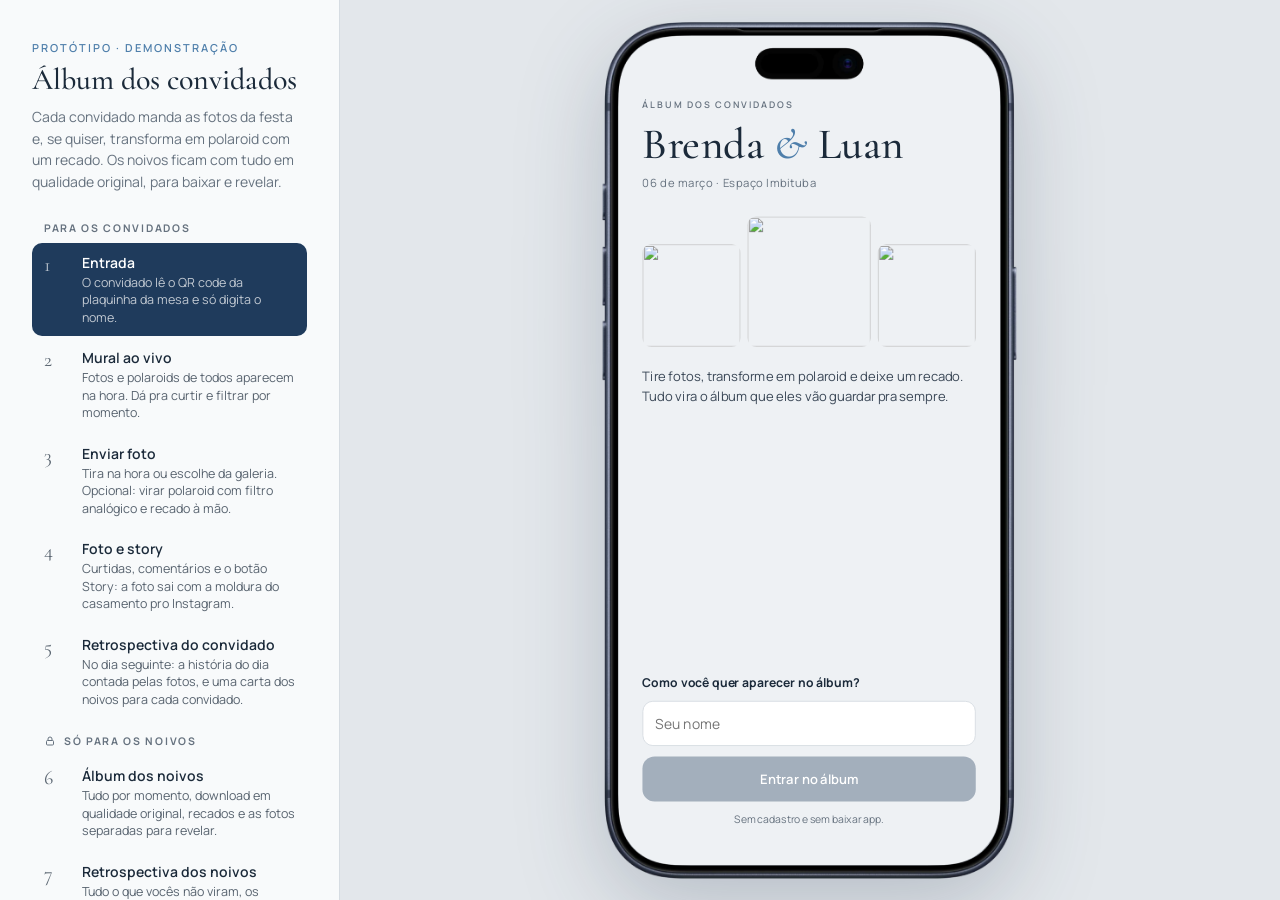
==== index.html @ 5b2e5157 "Corrige texto sob as polaroids de exemplo" ====
<!DOCTYPE html>
<html lang="pt-BR">
<head>
<meta charset="UTF-8">
<meta name="viewport" content="width=device-width, initial-scale=1, viewport-fit=cover">
<meta name="theme-color" content="#EEF1F4">
<meta name="apple-mobile-web-app-capable" content="yes">
<meta name="apple-mobile-web-app-status-bar-style" content="default">
<meta name="apple-mobile-web-app-title" content="Brenda & Luan">
<meta name="mobile-web-app-capable" content="yes">
<meta name="robots" content="noindex, nofollow">
<meta name="description" content="Fotografe, escreva e guarde com a gente. Protótipo do álbum dos convidados.">
<meta property="og:title" content="Brenda & Luan · Álbum dos convidados">
<meta property="og:description" content="06 de março · Espaço Imbituba. Toque para ver como vai funcionar.">
<meta property="og:image" content="https://images.unsplash.com/photo-1591604466107-ec97de577aff?w=1200&h=630&fit=crop&q=80">
<meta property="og:type" content="website">
<link rel="icon" href="data:image/svg+xml,%3Csvg xmlns='http://www.w3.org/2000/svg' viewBox='0 0 64 64'%3E%3Crect width='64' height='64' rx='14' fill='%231F3A5C'/%3E%3Ctext x='32' y='42' font-family='Georgia,serif' font-size='26' fill='%23EEF1F4' text-anchor='middle'%3EB%26amp;L%3C/text%3E%3C/svg%3E">
<link rel="apple-touch-icon" href="apple-touch-icon.png">
<title>Brenda & Luan · Álbum dos convidados</title>
<link rel="preconnect" href="https://fonts.googleapis.com">
<link rel="preconnect" href="https://fonts.gstatic.com" crossorigin>
<link href="https://fonts.googleapis.com/css2?family=Cormorant+Garamond:ital,wght@0,500;0,600;1,500&family=Manrope:wght@300;400;500;600;700&family=Caveat:wght@500;600&display=swap" rel="stylesheet">
<style>
:root{
  --cream:#EEF1F4; --paper:#F8FAFB; --ink:#1B2A3A; --muted:#66727F; --line:#D6DCE2;
  --sage:#B7CFE3; --sand:#CDD4DB; --green:#1F3B5C; --green-2:#162B45; --gold:#7FA8CC;
  --serif:"Cormorant Garamond", Georgia, serif; --sans:"Manrope", system-ui, sans-serif;
  --sat:46px; --sab:24px; /* áreas seguras (moldura do iPhone) */
}
*{box-sizing:border-box;margin:0;padding:0;-webkit-tap-highlight-color:transparent}
html,body{height:100%}
body{font-family:var(--sans);color:var(--ink);background:#E3E7EB;display:flex;min-height:100vh}
button{font:inherit;color:inherit;background:none;border:0;cursor:pointer}
input,textarea{font:inherit;color:inherit}
img{display:block}
[hidden]{display:none!important}

/* ---------- presenter panel (desktop) ---------- */
.panel{width:340px;flex-shrink:0;padding:40px 32px;display:flex;flex-direction:column;gap:28px;border-right:1px solid var(--line);background:var(--paper);overflow:auto}
.panel h1{font-family:var(--serif);font-weight:500;font-size:30px;line-height:1.1}
.panel .kicker{font-size:11px;letter-spacing:.18em;text-transform:uppercase;color:#4F7FAB;font-weight:600;margin-bottom:8px}
.panel p.lede{font-size:14px;color:var(--muted);line-height:1.55;margin-top:10px}
.steps{display:flex;flex-direction:column;gap:2px}
.step{display:grid;grid-template-columns:28px 1fr;gap:10px;text-align:left;padding:10px 12px;border-radius:10px;align-items:start}
.step:hover{background:var(--cream)}
.step-group{font-size:10.5px;letter-spacing:.16em;text-transform:uppercase;color:var(--muted);font-weight:700;padding:14px 12px 6px;display:flex;align-items:center;gap:8px}
.step-group:first-child{padding-top:0}
.step-group svg{width:12px;height:12px;stroke:currentColor;fill:none;stroke-width:2}
.editor-only{display:flex;flex-direction:column;gap:28px}
.editor-only[hidden]{display:none}
.step.on{background:var(--green);color:#fff}
.step .n{font-family:var(--serif);font-size:20px;line-height:1;opacity:.7}
.step b{display:block;font-size:14px;font-weight:600}
.step span{font-size:12.5px;opacity:.72;line-height:1.4;display:block;margin-top:2px}
.fieldset{display:flex;flex-direction:column;gap:10px}
.fieldset label{font-size:11px;letter-spacing:.14em;text-transform:uppercase;color:var(--muted);font-weight:600}
.fieldset input{border:1px solid var(--line);background:#fff;border-radius:8px;padding:9px 11px;font-size:14px}
.seg{display:flex;background:var(--cream);border-radius:999px;padding:3px}
.seg button{flex:1;padding:8px;border-radius:999px;font-size:13px;font-weight:600;color:var(--muted)}
.seg button.on{background:#fff;color:var(--ink);box-shadow:0 1px 3px rgba(0,0,0,.08)}
.panel .foot{font-size:12px;color:var(--muted);line-height:1.5;margin-top:auto}

/* ---------- stage ---------- */
.stage{flex:1;display:flex;align-items:center;justify-content:center;padding:24px;position:relative;overflow:hidden}
.phone{width:487.5px;height:1000px;position:relative;flex-shrink:0;transform-origin:center;filter:drop-shadow(0 30px 50px rgba(22,43,69,.22))}
.frame{position:absolute;inset:0;width:100%;height:100%;pointer-events:none;z-index:70;user-select:none}
.screen-wrap{position:absolute;left:23px;top:23px;width:440px;height:955px;border-radius:64px;overflow:hidden;background:var(--cream);isolation:isolate}

.screen{position:absolute;inset:0;display:none;flex-direction:column;overflow:hidden}
.screen.on{display:flex;animation:fade .28s ease}
@keyframes fade{from{opacity:0;transform:translateY(6px)}to{opacity:1;transform:none}}
.scroll{flex:1;overflow-y:auto;overflow-x:hidden;scrollbar-width:none;-webkit-overflow-scrolling:touch;overscroll-behavior:contain}
.scroll::-webkit-scrollbar{display:none}
.safe-top{padding-top:54px}

/* shared */
.kick{font-size:10.5px;letter-spacing:.2em;text-transform:uppercase;font-weight:600;color:var(--muted)}
.names{font-family:var(--serif);font-weight:500;line-height:1}
.names em{font-style:italic;color:#4F7FAB}
.btn{display:flex;align-items:center;justify-content:center;gap:8px;width:100%;height:52px;border-radius:14px;background:var(--green);color:#fff;font-weight:600;font-size:15px;transition:transform .1s, background .2s}
.btn:active{transform:scale(.98)}
.btn:disabled{background:#A3AFBC;cursor:default}
.btn.ghost{background:transparent;border:1px solid rgba(255,255,255,.3)}
.btn.light{background:var(--paper);color:var(--ink)}
.chip{padding:8px 15px;border-radius:999px;border:1px solid var(--line);background:#fff;font-size:13px;font-weight:600;white-space:nowrap;color:var(--ink)}
.chip.on{background:var(--green);border-color:var(--green);color:#fff}
.input{width:100%;border:1px solid var(--line);background:#fff;border-radius:12px;padding:14px;font-size:16px;outline:none;-webkit-appearance:none}
.input:focus{border-color:var(--green)}
.icon{width:20px;height:20px;stroke:currentColor;fill:none;stroke-width:1.8;stroke-linecap:round;stroke-linejoin:round}

/* 1 entrada */
#s-entrada .scroll{display:flex;flex-direction:column;padding:calc(var(--sat) + 26px) 28px calc(var(--sab) + 20px)}
#s-entrada .names{font-size:50px;margin:14px 0 10px}
#s-entrada .meta{font-size:13px;color:var(--muted);letter-spacing:.04em}
.trio{display:grid;grid-template-columns:1fr 1.25fr 1fr;gap:8px;margin:30px 0 22px;align-items:end}
.trio img{width:100%;height:118px;object-fit:cover;border-radius:10px}
.trio img:nth-child(2){height:150px}
.lead{font-size:15px;line-height:1.55;color:#3A4756}
.ent-form{margin-top:auto;display:flex;flex-direction:column;gap:12px;padding-top:26px}
.ent-form b{font-size:14px}
.tiny{font-size:12px;color:var(--muted);text-align:center}

/* 2 mural */
.top{padding:calc(var(--sat) + 14px) 20px 12px;background:var(--cream);position:relative;z-index:5}
.top-row{display:flex;justify-content:space-between;align-items:flex-end}
.top .names{font-size:30px;margin-top:4px}
.live{display:inline-flex;align-items:center;gap:6px;color:var(--green)}
.live i{width:7px;height:7px;border-radius:50%;background:#C0533B;animation:pulse 1.6s infinite}
@keyframes pulse{50%{opacity:.25}}
.count{font-size:12px;color:var(--muted);font-weight:600}
.filters{display:flex;gap:8px;margin-top:14px;overflow-x:auto;scrollbar-width:none}
.masonry{columns:2;column-gap:10px;padding:4px 14px calc(var(--sab) + 100px)}
.card{break-inside:avoid;margin-bottom:12px;cursor:pointer}
.card .ph{position:relative;border-radius:12px;overflow:hidden;background:var(--sand)}
.card img{width:100%;height:auto;transition:transform .3s}
.card:hover img{transform:scale(1.02)}
.card .by{display:flex;justify-content:space-between;align-items:center;padding:6px 2px 0;font-size:12px}
.card .by span{font-weight:600}
.heart{display:inline-flex;align-items:center;gap:4px;font-size:12px;color:var(--muted);padding:2px}
.heart svg{width:15px;height:15px}
.heart.on{color:#C0533B}
.heart.on svg{fill:#C0533B;stroke:#C0533B}
.badge{position:absolute;left:8px;top:8px;background:rgba(16,28,44,.62);color:#fff;font-size:10.5px;font-weight:600;padding:4px 8px;border-radius:999px;display:flex;gap:5px;align-items:center;backdrop-filter:blur(4px)}
.badge svg{width:11px;height:11px;fill:#fff;stroke:none}
.new-in{animation:pop .5s ease}
@keyframes pop{from{opacity:0;transform:scale(.9)}to{opacity:1;transform:none}}
.fab{position:absolute;left:20px;right:20px;width:auto;bottom:calc(var(--sab) + 14px);z-index:10;box-shadow:0 10px 30px rgba(22,43,69,.35);border-radius:999px}
.toast{position:absolute;left:50%;top:calc(var(--sat) + 6px);transform:translate(-50%,-20px);background:var(--ink);color:#fff;font-size:12.5px;padding:9px 14px;border-radius:999px;opacity:0;transition:.35s;z-index:30;white-space:nowrap;display:flex;gap:8px;align-items:center}
.toast img{width:22px;height:22px;border-radius:50%;object-fit:cover}
.toast.show{opacity:1;transform:translate(-50%,0)}

/* 3 enviar (polaroid) */
.hdr{display:flex;align-items:center;gap:10px;padding:calc(var(--sat) + 10px) 18px 14px}
.hdr h2{font-family:var(--serif);font-weight:500;font-size:28px}
.back{width:36px;height:36px;border-radius:50%;display:flex;align-items:center;justify-content:center;margin-left:-6px}
.back:hover{background:rgba(0,0,0,.05)}
.src-opts{display:grid;grid-template-columns:1fr 1fr;gap:10px;margin:0 18px}
.src-opt{height:clamp(130px,20vh,170px);border-radius:16px;display:flex;flex-direction:column;align-items:center;justify-content:center;gap:8px;font-weight:700;font-size:15px;text-align:center;padding:12px;transition:transform .1s}
.src-opt:active{transform:scale(.97)}
.src-opt svg{width:30px;height:30px}
.src-opt span{font-size:12px;font-weight:500;opacity:.75}
.src-opt.cam{background:var(--green);color:#fff}
.src-opt.gal{background:#fff;border:1px solid var(--line)}
.pol-demo{position:relative;width:min(calc(100% - 36px),330px);aspect-ratio:100/72;margin:26px auto 0}
.pol-demo img{position:absolute;width:50%;box-shadow:0 12px 26px rgba(22,43,69,.2)}
.pol-demo img:first-child{left:6%;top:0;transform:rotate(-6deg)}
.pol-demo img:last-child{right:6%;top:18px;transform:rotate(5deg)}
.src-hint{margin:12px 18px 28px;font-size:12.5px;color:var(--muted);text-align:center;line-height:1.5}
.seg2{display:flex;background:#fff;border:1px solid var(--line);border-radius:999px;padding:3px;margin:0 18px 16px}
.seg2 button{flex:1;padding:9px;border-radius:999px;font-size:13.5px;font-weight:700;color:var(--muted)}
.seg2 button.on{background:var(--green);color:#fff}
.stagebox{margin:0 18px;display:flex;justify-content:center;align-items:center;min-height:180px}
.polcv{width:min(74%,290px);height:auto;transform:rotate(-1.5deg);box-shadow:0 14px 30px rgba(22,43,69,.22),0 2px 6px rgba(22,43,69,.1);background:#FBFAF7}
.origimg{width:100%;max-height:300px;object-fit:cover;border-radius:14px;background:#000}
.thumbs{display:flex;gap:8px;margin:18px 18px 0;overflow-x:auto;scrollbar-width:none;padding:4px}
.thumbs .th{position:relative;width:56px;height:56px;flex-shrink:0;border-radius:10px;overflow:visible}
.thumbs .th img,.thumbs .th video{width:100%;height:100%;object-fit:cover;border-radius:10px;outline:2px solid transparent;outline-offset:2px}
.thumbs .th.on img,.thumbs .th.on video{outline-color:var(--green)}
.thumbs .th .x{position:absolute;right:-6px;top:-6px;width:22px;height:22px;border-radius:50%;background:var(--ink);color:#fff;font-size:11px;line-height:22px;text-align:center}
.thumbs .th.is-pol::after{content:"✦";position:absolute;left:4px;bottom:4px;width:18px;height:18px;border-radius:50%;background:#fff;color:var(--green);font-size:10px;line-height:18px;text-align:center;box-shadow:0 1px 3px rgba(0,0,0,.2)}
.thumbs .add{border:1.5px dashed #AEB8C2;border-radius:10px;display:flex;align-items:center;justify-content:center;color:var(--muted);font-size:24px}
.looks{display:flex;gap:12px}
.look{display:flex;flex-direction:column;align-items:center;gap:6px;font-size:12px;font-weight:600;color:var(--muted)}
.look i{width:58px;height:58px;border-radius:10px;background:var(--sand) center/cover;outline:2px solid transparent;outline-offset:2px}
.look.on{color:var(--ink)}
.look.on i{outline-color:var(--green)}
.form{padding:20px 18px calc(var(--sab) + 24px);display:flex;flex-direction:column;gap:10px}
.form label{font-size:13px;font-weight:700;margin-top:6px}
.input.hand{font-family:"Caveat",cursive;font-size:24px;padding:9px 14px;color:#26364A}
.chips{display:flex;gap:8px;flex-wrap:wrap}
.form .tiny{margin-top:4px;line-height:1.5}

/* 4 foto detalhe */
#s-foto{background:#0E1826;color:#fff}
#s-foto .hdr{position:absolute;top:0;left:0;right:0;z-index:5;background:linear-gradient(rgba(0,0,0,.55),transparent)}
#s-foto .hdr .back{color:#fff}
.fullimg{width:100%;max-height:470px;object-fit:cover;display:block}
.vid-wrap{position:relative}
.vid-wrap .play{position:absolute;inset:0;display:flex;align-items:center;justify-content:center}
.vid-wrap .play span{width:64px;height:64px;border-radius:50%;background:rgba(255,255,255,.88);display:flex;align-items:center;justify-content:center}
.vid-wrap .play svg{width:22px;height:22px;fill:var(--ink);stroke:none;margin-left:4px}
.det{padding:16px 18px calc(var(--sab) + 20px)}
.det-row{display:flex;justify-content:space-between;align-items:center}
.det .who{font-weight:700;font-size:15px}
.det .when{font-size:12px;color:rgba(255,255,255,.55);margin-top:2px}
.det .cap{font-family:var(--serif);font-style:italic;font-size:21px;line-height:1.3;margin:14px 0 4px;color:#E8EEF4}
#s-foto .heart{color:rgba(255,255,255,.75);font-size:14px;gap:6px}
#s-foto .heart svg{width:22px;height:22px}
.comments{border-top:1px solid rgba(255,255,255,.12);margin-top:16px;padding-top:14px;display:flex;flex-direction:column;gap:12px}
.cm{font-size:13.5px;line-height:1.45;color:rgba(255,255,255,.85)}
.cm b{color:#fff;margin-right:6px}
.cm-input{display:flex;gap:8px;margin-top:6px}
.cm-input input{flex:1;background:rgba(255,255,255,.08);border:1px solid rgba(255,255,255,.14);border-radius:999px;padding:11px 15px;color:#fff;outline:none;font-size:16px;-webkit-appearance:none}
.cm-input button{padding:0 14px;font-weight:700;color:var(--sand)}
.mod{margin-top:18px;border:1px solid rgba(255,255,255,.15);border-radius:12px;padding:12px 14px;font-size:12.5px;color:rgba(255,255,255,.7);display:flex;justify-content:space-between;align-items:center;gap:10px}
.mod button{color:#F0A08E;font-weight:700;white-space:nowrap}

/* 5 album */
#s-album{background:var(--green-2);color:#EEF2F6}
#s-album .scroll{padding:calc(var(--sat) + 18px) 20px calc(var(--sab) + 28px)}
.al-kick{font-size:10.5px;letter-spacing:.2em;text-transform:uppercase;color:var(--gold);font-weight:600;line-height:1.6}
#s-album .names{font-size:44px;margin:12px 0 10px;color:#fff}
#s-album .names em{color:var(--gold)}
.stats{font-size:13px;color:rgba(238,242,246,.6)}
.rev-bar{margin:22px 0 6px;background:rgba(255,255,255,.06);border:1px solid rgba(255,255,255,.1);border-radius:14px;padding:12px 14px;display:flex;justify-content:space-between;align-items:center;gap:12px}
.rev-bar p{font-size:12.5px;line-height:1.4;color:rgba(238,242,246,.75)}
.rev-bar p b{color:#fff;display:block;font-size:13.5px}
.toggle{width:46px;height:28px;border-radius:999px;background:rgba(255,255,255,.2);position:relative;flex-shrink:0;transition:.2s}
.toggle::after{content:"";position:absolute;left:3px;top:3px;width:22px;height:22px;border-radius:50%;background:#fff;transition:.2s}
.toggle.on{background:var(--gold)}
.toggle.on::after{left:21px}
.sec{margin-top:26px}
.sec-h{display:flex;justify-content:space-between;align-items:baseline;margin-bottom:10px}
.sec-h h3{font-family:var(--serif);font-weight:500;font-size:24px}
.sec-h span{font-size:12px;color:rgba(238,242,246,.55)}
.strip{display:grid;grid-template-columns:repeat(4,1fr);gap:6px}
.strip .t{position:relative;aspect-ratio:1;border-radius:8px;overflow:hidden;cursor:pointer;background:#2A4466}
.strip .t img{width:100%;height:100%;object-fit:cover;transition:.2s}
.strip .t .mk{position:absolute;right:5px;top:5px;width:20px;height:20px;border-radius:50%;border:1.5px solid #fff;background:rgba(0,0,0,.25);display:none}
.reveal-mode .strip .t .mk{display:block}
.strip .t.sel .mk{background:var(--gold);border-color:var(--gold)}
.strip .t.sel .mk::after{content:"";position:absolute;left:6px;top:2.5px;width:5px;height:9px;border:solid #fff;border-width:0 2px 2px 0;transform:rotate(45deg)}
.reveal-mode .strip .t:not(.sel) img{opacity:.55}
.strip .t .more{position:absolute;inset:0;background:rgba(14,24,38,.6);display:flex;align-items:center;justify-content:center;font-weight:700;font-size:15px}
.al-actions{display:flex;flex-direction:column;gap:10px;margin-top:30px}
.retro-card{display:flex;align-items:center;gap:14px;width:100%;text-align:left;margin-top:20px;padding:10px;border-radius:16px;background:linear-gradient(120deg,rgba(127,168,204,.28),rgba(127,168,204,.08));border:1px solid rgba(156,192,222,.35);color:#fff;transition:transform .15s}
.retro-card:active{transform:scale(.98)}
.rc-img{width:62px;height:78px;border-radius:10px;background:#2A4466 center/cover;flex-shrink:0;box-shadow:0 6px 14px rgba(0,0,0,.3)}
.rc-txt{flex:1;min-width:0}
.rc-txt small{display:block;font-size:10px;letter-spacing:.2em;text-transform:uppercase;color:var(--gold);font-weight:700}
.rc-txt b{display:block;font-family:var(--serif);font-weight:500;font-size:22px;line-height:1.1;margin-top:3px}
.rc-txt i{display:block;font-style:normal;font-size:12px;color:rgba(238,242,246,.65);margin-top:3px;line-height:1.35}
.rc-play{width:40px;height:40px;border-radius:50%;background:#fff;display:flex;align-items:center;justify-content:center;flex-shrink:0;margin-right:4px}
.rc-play svg{width:16px;height:16px;fill:var(--green-2);margin-left:2px}
.drive-note{font-size:11.5px;color:rgba(238,242,246,.5);text-align:center;line-height:1.5;margin-top:4px}

/* sheet / modal */
.sheet-bg{position:absolute;inset:0;background:rgba(10,15,12,.5);z-index:40;opacity:0;pointer-events:none;transition:.25s}
.sheet-bg.on{opacity:1;pointer-events:auto}
.sheet{position:absolute;left:0;right:0;bottom:0;background:var(--paper);color:var(--ink);border-radius:24px 24px 0 0;padding:12px 22px calc(var(--sab) + 22px);z-index:41;transform:translateY(105%);transition:transform .32s cubic-bezier(.2,.8,.2,1);max-height:78%;overflow:auto}
.sheet.on{transform:none}
.sheet .grab{width:40px;height:4px;border-radius:4px;background:var(--line);margin:0 auto 18px}
.sheet h4{font-family:var(--serif);font-weight:500;font-size:26px;margin-bottom:6px}
.sheet p{font-size:14px;color:var(--muted);line-height:1.55}
.dl-list{margin:18px 0;border:1px solid var(--line);border-radius:14px;overflow:hidden}
.dl-list div{display:flex;justify-content:space-between;padding:12px 14px;font-size:14px;border-bottom:1px solid var(--line)}
.dl-list div:last-child{border:0}
.dl-list span{color:var(--muted)}
.bar{height:6px;background:var(--cream);border-radius:6px;overflow:hidden;margin:16px 0 8px}
.bar i{display:block;height:100%;width:0;background:var(--green);transition:width .15s linear}
.recado{padding:14px 0;border-bottom:1px solid var(--line)}
.recado:last-child{border:0}
.recado q{font-family:var(--serif);font-style:italic;font-size:19px;line-height:1.35;display:block;quotes:"“" "”"}
.recado span{font-size:12px;color:var(--muted);font-weight:600;display:block;margin-top:5px}

/* 6 TV */
.tv-stage{position:fixed;inset:0;background:#0A1320;display:none;align-items:center;justify-content:center;z-index:100}
.tv-stage.on{display:flex}
.tv{width:1280px;height:720px;background:var(--green-2);color:#fff;display:grid;grid-template-columns:1fr 380px;gap:36px;padding:36px;border-radius:14px;box-shadow:0 0 0 10px #04080E, 0 30px 90px rgba(0,0,0,.6);transform-origin:center;flex-shrink:0;position:relative}
.tv-photo{position:relative;border-radius:14px;overflow:hidden;background:#000}
.tv-photo img{position:absolute;inset:0;width:100%;height:100%;object-fit:cover;opacity:0;transition:opacity 1.2s ease;transform:scale(1.04)}
.tv-photo img.on{opacity:1;animation:kb 9s ease-out forwards}
@keyframes kb{to{transform:scale(1)}}
.tv-side{display:flex;flex-direction:column;padding:8px 0}
.tv-side .names{font-size:64px;color:#fff;line-height:.95}
.tv-side .names em{color:var(--gold)}
.tv-meta{font-size:15px;color:rgba(255,255,255,.55);margin-top:14px;letter-spacing:.04em}
.tv-now{margin-top:auto;transition:opacity .6s}
.tv-now .lbl{font-size:11px;letter-spacing:.2em;text-transform:uppercase;color:var(--gold);font-weight:600}
.tv-now .who{font-size:22px;font-weight:700;margin-top:10px}
.tv-now q{display:block;font-family:var(--serif);font-style:italic;font-size:26px;line-height:1.3;color:#E6EDF4;margin-top:6px;quotes:"“" "”"}
.tv-qr{margin-top:34px;display:flex;gap:18px;align-items:center}
.tv-qr canvas{width:120px;height:120px;background:#fff;border-radius:12px;padding:10px;flex-shrink:0}
.tv-qr p{font-size:17px;line-height:1.4;color:rgba(255,255,255,.85)}
.tv-qr p b{display:block;color:#fff;font-size:19px;margin-bottom:4px}
.tv-dots{position:absolute;left:52px;bottom:52px;display:flex;gap:6px}
.tv-dots i{width:6px;height:6px;border-radius:50%;background:rgba(255,255,255,.35)}
.tv-dots i.on{background:#fff;width:20px;border-radius:6px}
.tv-close{position:absolute;top:max(16px, env(safe-area-inset-top));right:max(18px, env(safe-area-inset-right));background:rgba(255,255,255,.06);color:rgba(255,255,255,.7);font-size:13px;font-weight:600;padding:8px 14px;border:1px solid rgba(255,255,255,.2);border-radius:999px;z-index:2}
.tv-close:hover{color:#fff;border-color:rgba(255,255,255,.5)}
.tv-hint{position:absolute;bottom:18px;left:50%;transform:translateX(-50%);color:rgba(255,255,255,.45);font-size:12.5px}

/* polaroid no mural / na foto */
.card.pol .ph{border-radius:2px;background:#FBFAF7;box-shadow:0 6px 14px rgba(22,43,69,.16);transform:rotate(var(--rot))}
.card.pol:hover img{transform:none}
.developing img{animation:develop 3.2s ease-out both}
@keyframes develop{0%{filter:brightness(1.5) contrast(.35) saturate(0) sepia(.3)}100%{filter:none}}
.pol-full{padding:calc(var(--sat) + 64px) 0 10px;display:flex;justify-content:center}
.pol-full img{width:min(80%,340px);transform:rotate(-1.5deg);box-shadow:0 20px 40px rgba(0,0,0,.5)}
.det-actions{display:flex;align-items:center;gap:8px}
.share-btn{display:inline-flex;align-items:center;gap:6px;padding:9px 14px;border-radius:999px;background:rgba(255,255,255,.12);color:#fff;font-size:13px;font-weight:700}
.share-btn svg{width:17px;height:17px}
.btn.alt{background:#fff;color:var(--ink);border:1px solid var(--line)}
.story-wrap{display:flex;justify-content:center;margin:16px 0}
.story-prev,.story-load{height:clamp(220px,42vh,400px);aspect-ratio:9/16;border-radius:14px;box-shadow:0 10px 30px rgba(22,43,69,.22);background:var(--cream)}
.story-load{display:flex;align-items:center;justify-content:center;font-size:13px;color:var(--muted)}
.share-actions{display:flex;gap:10px}
.share-actions .btn{flex:1}

/* retrospectiva */
#s-retro{background:#0B141F;color:#fff;font-variant-numeric:lining-nums;font-feature-settings:'lnum' 1}
.r-bars{position:absolute;left:12px;right:12px;top:calc(var(--sat) + 6px);display:flex;gap:4px;z-index:6}
.r-bars i{flex:1;height:3px;border-radius:3px;background:rgba(255,255,255,.25);overflow:hidden}
.r-bars i b{display:block;height:100%;width:0;background:#fff}
.r-bars i.done b{width:100%}
.r-bars i.run b{animation:barfill var(--ms) linear forwards}
@keyframes barfill{from{width:0}to{width:100%}}
.r-close{position:absolute;right:8px;top:calc(var(--sat) + 16px);z-index:7;width:44px;height:44px;color:#fff;font-size:20px;display:flex;align-items:center;justify-content:center}
.r-stage{position:absolute;inset:0;overflow:hidden;touch-action:manipulation;user-select:none;-webkit-user-select:none}
#s-retro.paused *{animation-play-state:paused!important}
.r-slide{position:absolute;inset:0;display:flex;flex-direction:column;padding:calc(var(--sat) + 74px) 28px calc(var(--sab) + 28px);animation:rin 1s ease both;isolation:isolate}
@keyframes rin{from{opacity:0}to{opacity:1}}
.r-bg{position:absolute;inset:-2%;background:center/cover;z-index:-2;animation:kbz 10s ease-out both}
@keyframes kbz{from{transform:scale(1.16)}to{transform:scale(1.02)}}
.r-shade{position:absolute;inset:0;z-index:-1;background:linear-gradient(180deg,rgba(11,20,31,.55) 0%,rgba(11,20,31,.25) 35%,rgba(11,20,31,.92) 78%)}
.r-shade.full{background:rgba(11,20,31,.72)}
.ln{opacity:0;animation:lnin 1.1s cubic-bezier(.2,.7,.2,1) forwards;animation-delay:var(--d,0s)}
@keyframes lnin{from{opacity:0;transform:translateY(12px)}to{opacity:1;transform:none}}
.r-kick{font-size:11px;letter-spacing:.24em;text-transform:uppercase;color:var(--gold);font-weight:700}
.r-h{font-family:var(--serif);font-weight:500;font-size:clamp(40px,11.5vw,52px);line-height:1.04;margin-top:14px}
.r-h em{font-style:italic;color:var(--gold)}
.r-quote{font-family:var(--serif);font-weight:500;font-size:clamp(29px,8.4vw,36px);line-height:1.2;margin-top:14px}
.r-p{font-size:16px;line-height:1.55;color:rgba(255,255,255,.82);margin-top:16px}
.r-p b{color:#fff}
.r-hand{font-family:"Caveat",cursive;font-size:clamp(30px,8.8vw,38px);color:var(--sage);line-height:1.08;margin-top:20px}
.r-bottom{margin-top:auto}
.r-notes{display:flex;flex-direction:column;gap:14px;margin-top:auto;margin-bottom:6px}
.r-note{background:#FBFAF7;color:#26364A;padding:12px 18px 10px;font-family:"Caveat",cursive;font-size:clamp(24px,7vw,29px);line-height:1.05;box-shadow:0 12px 26px rgba(0,0,0,.45);width:fit-content;max-width:92%}
.r-note span{display:block;font-family:var(--sans);font-size:11.5px;color:var(--muted);margin-top:5px;font-weight:600;letter-spacing:.02em}
.r-note:nth-child(1){transform:rotate(-2deg)}
.r-note:nth-child(2){transform:rotate(1.5deg);align-self:flex-end}
.r-note:nth-child(3){transform:rotate(-1deg);margin-left:8%}
.r-mosaic{position:absolute;inset:-4px;display:grid;grid-template-columns:repeat(5,1fr);grid-auto-rows:calc((100vw)/5);gap:3px;z-index:-2;align-content:start}
#app .r-mosaic{grid-auto-rows:88px}
.r-mosaic img{width:100%;height:100%;object-fit:cover;opacity:0;animation:mos .7s ease forwards}
@keyframes mos{to{opacity:.6}}
.r-letter-wrap{margin:auto 0;padding-top:16px}
.r-letter{background:#FBFAF7;color:#26364A;border-radius:3px;padding:20px 20px 16px;box-shadow:0 22px 44px rgba(0,0,0,.5);transform:rotate(-1.2deg)}
.r-letter .to{font-family:"Caveat",cursive;font-size:32px;line-height:1}
.r-letter p{font-family:"Caveat",cursive;font-size:clamp(22px,6.3vw,26px);line-height:1.12;margin-top:8px}
.r-letter .pics{display:flex;gap:6px;margin-top:12px}
.r-letter .pics img{width:50px;height:50px;object-fit:cover;border-radius:2px;box-shadow:0 2px 6px rgba(0,0,0,.18)}
.r-letter .sig{font-family:"Caveat",cursive;font-size:28px;text-align:right;margin-top:6px;color:#4F7FAB;line-height:1}
.r-end{display:flex;flex-direction:column;gap:10px;position:relative;z-index:4;padding-top:18px}
.r-hint{position:absolute;left:0;right:0;bottom:calc(var(--sab) + 8px);text-align:center;font-size:11.5px;color:rgba(255,255,255,.4);z-index:2;pointer-events:none}
.r-credits{flex:1;position:relative;overflow:hidden;margin-top:18px;-webkit-mask-image:linear-gradient(transparent,#000 14%,#000 86%,transparent);mask-image:linear-gradient(transparent,#000 14%,#000 86%,transparent)}
.r-credits ul{list-style:none;text-align:center;animation:roll var(--ms,12s) linear forwards;padding-top:100%}
.r-credits li{font-family:var(--serif);font-size:25px;line-height:1.55;color:rgba(255,255,255,.9)}
.r-credits li.more{font-family:"Caveat",cursive;color:var(--sage);font-size:30px;margin-top:14px}
@keyframes roll{from{transform:translateY(0)}to{transform:translateY(-100%)}}
.r-photo{width:min(76%,300px);margin:22px auto 0;transform:rotate(-2deg);box-shadow:0 22px 44px rgba(0,0,0,.5);border:9px solid #FBFAF7;border-bottom-width:38px;aspect-ratio:1;object-fit:cover}
.r-photo.pol{border:0;aspect-ratio:auto;object-fit:initial}
.r-scatter{position:relative;flex:1;min-height:150px;margin:14px 0 6px}
.r-scatter img{position:absolute;max-height:56%;object-fit:contain;box-shadow:0 14px 30px rgba(0,0,0,.5)}
.r-scatter img.fr{border:7px solid #FBFAF7;border-bottom-width:24px;aspect-ratio:1;object-fit:cover;height:auto}
.r-cmts{display:flex;flex-direction:column;gap:10px;margin-top:26px}
.r-cmt{font-size:14.5px;line-height:1.4;color:rgba(255,255,255,.85);background:rgba(255,255,255,.07);border-radius:14px;padding:9px 13px;width:fit-content;max-width:90%}
.r-cmt b{color:#fff;margin-right:6px}
.r-tap{position:absolute;top:0;bottom:0;z-index:3}
.r-tap.l{left:0;width:30%}
.r-tap.r{right:0;width:70%}

/* plaquinha de mesa */
.mesa-stage{position:fixed;inset:0;background:#DCE1E6;display:none;align-items:center;justify-content:center;z-index:100;flex-direction:column;gap:18px}
.mesa-stage.on{display:flex}
.mesa-card{width:420px;height:594px;background:#FBFAF7;color:var(--ink);padding:46px 38px 30px;display:flex;flex-direction:column;align-items:center;text-align:center;box-shadow:0 30px 60px rgba(22,43,69,.25);flex-shrink:0;transform-origin:center}
.mesa-card .names{font-size:54px;margin:12px 0 8px}
.mesa-card .meta{font-size:12px;letter-spacing:.06em;color:var(--muted)}
.mesa-card .rule{width:40px;height:1px;background:var(--gold);margin:20px 0}
.mesa-card .q{font-family:var(--serif);font-style:italic;font-size:23px;line-height:1.22}
.mesa-card canvas{width:140px;height:140px;margin:20px 0 18px;image-rendering:pixelated}
.mesa-steps{display:grid;grid-template-columns:repeat(3,1fr);gap:12px;font-size:11.5px;line-height:1.35;color:#3A4756}
.mesa-steps b{display:block;font-family:var(--serif);font-size:24px;color:#4F7FAB;font-weight:500}
.mesa-card .foot{margin-top:auto;font-size:10.5px;color:var(--muted);letter-spacing:.05em}
.mesa-actions{display:flex;gap:10px}
.mesa-actions .btn{width:auto;padding:0 22px;height:46px}
@media print{
  @page{size:105mm 148mm;margin:0}
  body *{visibility:hidden!important}
  .mesa-card,.mesa-card *{visibility:visible!important}
  .mesa-card{position:fixed;left:0;top:0;width:105mm;height:148mm;padding:11mm 9mm 7mm;transform:none!important;box-shadow:none}
}

/* computador: barra de rolagem fina e arrastar com o mouse */
@media (hover: hover) and (pointer: fine) and (min-width: 861px){
  #app .scroll{scrollbar-width:thin;scrollbar-color:rgba(120,130,140,.45) transparent}
  #app .scroll::-webkit-scrollbar{display:block;width:5px}
  #app .scroll::-webkit-scrollbar-thumb{background:rgba(120,130,140,.45);border-radius:5px}
  #app .scroll.grab{cursor:grabbing;user-select:none}
}

/* mobile nav */
.mnav,.mmenu{display:none}

@media (max-width: 860px), (hover: none) and (pointer: coarse){
  html,body{height:100%;overflow:hidden;background:var(--cream)}
  body{position:fixed;inset:0}
  .panel{display:none}
  .stage{position:fixed;inset:0;padding:0}
  .phone{position:absolute;inset:0;width:auto;height:auto;transform:none!important;filter:none}
  .frame{display:none}
  .screen-wrap{position:absolute;inset:0;width:auto;height:auto;border-radius:0}
  :root{--sat:max(env(safe-area-inset-top), 8px);--sab:max(env(safe-area-inset-bottom), 10px)}
  .mnav{display:flex;position:fixed;right:max(12px, env(safe-area-inset-right));top:calc(var(--sat) + 6px);z-index:60}
  .mnav button{width:40px;height:40px;border-radius:50%;background:rgba(255,255,255,.9);box-shadow:0 2px 10px rgba(0,0,0,.15);display:flex;align-items:center;justify-content:center;color:var(--ink)}
  .mmenu{position:fixed;right:max(12px, env(safe-area-inset-right));top:calc(var(--sat) + 54px);background:var(--paper);border-radius:14px;box-shadow:0 10px 40px rgba(0,0,0,.2);z-index:61;padding:6px;min-width:220px}
  .mmenu.on{display:block}
  .mmenu button{display:block;width:100%;text-align:left;padding:12px 14px;border-radius:9px;font-size:15px;font-weight:600}
  .mmenu button:hover{background:var(--cream)}
  .mmenu hr{border:0;border-top:1px solid var(--line);margin:6px 4px}
  .mmenu .grp{font-size:10.5px;letter-spacing:.14em;text-transform:uppercase;color:var(--muted);font-weight:700;padding:10px 14px 4px}
  #s-entrada .names{font-size:clamp(40px, 12.5vw, 54px)}
  .top .names{font-size:clamp(26px, 8vw, 32px)}
  #s-album .names{font-size:clamp(36px, 11vw, 46px)}
  .tv-hint{display:none}
  body.ov-on .mnav, body.ov-on .mmenu{display:none!important}
  .hdr, .top{padding-right:64px}
  .al-kick{padding-right:52px}
}
/* tablets e celulares deitados: mais colunas e conteúdo centralizado */
@media (min-width: 600px) and ((max-width: 860px) or ((hover: none) and (pointer: coarse))){
  .masonry{columns:3}
  #s-enviar .scroll > *, #s-foto .scroll > *, #s-album .scroll > *, #s-entrada .scroll > *{max-width:560px;margin-left:auto;margin-right:auto}
  .fab{left:50%;right:auto;width:min(420px, calc(100% - 40px));transform:translateX(-50%)}
  .r-slide{padding-left:max(28px, calc(50% - 260px));padding-right:max(28px, calc(50% - 260px))}
}
@media (min-width: 1000px) and (hover: none) and (pointer: coarse){ .masonry{columns:4} }
.rotate{display:none}
@media (orientation: portrait) and (max-width: 860px){ .tv-stage.on .rotate{display:flex} }
@media (orientation: portrait) and (hover: none) and (pointer: coarse){ .tv-stage.on .rotate{display:flex} }
.rotate{position:absolute;left:0;right:0;bottom:calc(var(--sab) + 40px);justify-content:center;color:rgba(255,255,255,.75);font-size:15px;font-weight:600;gap:8px;align-items:center}
@media (prefers-reduced-motion: reduce){*{animation:none!important;transition:none!important}}
</style>
</head>
<body>

<!-- ============ PAINEL DO APRESENTADOR ============ -->
<aside class="panel">
  <div>
    <div class="kicker">Protótipo · demonstração</div>
    <h1>Álbum dos convidados</h1>
    <p class="lede">Cada convidado manda as fotos da festa e, se quiser, transforma em polaroid com um recado. Os noivos ficam com tudo em qualidade original, para baixar e revelar.</p>
  </div>

  <nav class="steps" id="steps"></nav>

  <div class="editor-only" hidden>
  <div class="fieldset">
    <label>Personalizar</label>
    <input id="in-n1" placeholder="Noiva/Noivo 1">
    <input id="in-n2" placeholder="Noiva/Noivo 2">
    <input id="in-meta" placeholder="Data · Local">
  </div>

  <div class="fieldset">
    <label>Polaroid</label>
    <div class="seg" id="pol-mode">
      <button data-p="on" class="on">Opcional</button>
      <button data-p="off">Desligada</button>
    </div>
  </div>

  <div class="fieldset">
    <label>Cor do iPhone</label>
    <div class="seg" id="frame-color">
      <button data-c="azul" class="on">Azul</button>
      <button data-c="prata">Prata</button>
      <button data-c="laranja">Laranja</button>
    </div>
  </div>

  <div class="fieldset">
    <label>Ver como</label>
    <div class="seg" id="role">
      <button data-r="guest" class="on">Convidado</button>
      <button data-r="couple">Noivos</button>
    </div>
  </div>
  </div>

  <p class="foot">Fotos de exemplo (Unsplash). Neste protótipo nada sai do seu aparelho: as fotos que você “enviar” aparecem só aqui.</p>
</aside>

<!-- ============ APARELHO ============ -->
<main class="stage" id="stage">
  <div class="phone" id="phone">
    <img class="frame" id="frame" alt="">
    <div class="screen-wrap" id="app">

      <!-- 1. ENTRADA -->
      <section class="screen on" id="s-entrada">
        <div class="scroll">
          <div class="kick">Álbum dos convidados</div>
          <h1 class="names" data-names></h1>
          <div class="meta" data-meta></div>
          <div class="trio" id="trio"></div>
          <p class="lead">Tire fotos, transforme em polaroid e deixe um recado. Tudo vira o álbum que eles vão guardar pra sempre.</p>
          <div class="ent-form">
            <b>Como você quer aparecer no álbum?</b>
            <input class="input" id="guest-name" placeholder="Seu nome" autocomplete="off">
            <button class="btn" id="btn-enter" disabled>Entrar no álbum</button>
            <p class="tiny">Sem cadastro e sem baixar app.</p>
          </div>
        </div>
      </section>

      <!-- 2. MURAL -->
      <section class="screen" id="s-mural">
        <div class="top">
          <div class="kick live"><i></i>Ao vivo</div>
          <div class="top-row">
            <h2 class="names" data-names></h2>
            <span class="count" id="count"></span>
          </div>
          <div class="filters" id="filters"></div>
        </div>
        <div class="scroll"><div class="masonry" id="masonry"></div></div>
        <button class="btn fab" data-go="enviar">
          <svg class="icon" viewBox="0 0 24 24"><path d="M3 8.5A2.5 2.5 0 0 1 5.5 6h1.6l1.4-2h7l1.4 2h1.6A2.5 2.5 0 0 1 21 8.5v9a2.5 2.5 0 0 1-2.5 2.5h-13A2.5 2.5 0 0 1 3 17.5z"/><circle cx="12" cy="13" r="3.6"/></svg>
          Tirar foto ou polaroid
        </button>
      </section>

      <!-- 3. ENVIAR / POLAROID -->
      <section class="screen" id="s-enviar">
        <div class="hdr">
          <button class="back" data-go="mural"><svg class="icon" viewBox="0 0 24 24"><path d="M15 5l-7 7 7 7"/></svg></button>
          <h2 id="env-title">Nova foto</h2>
        </div>
        <div class="scroll" id="env-scroll">
          <input type="file" id="file-cam" accept="image/*" capture="environment" hidden>
          <input type="file" id="file" accept="image/*,video/*" multiple hidden>
          <div id="env-empty">
            <div class="src-opts">
              <button class="src-opt cam" id="btn-cam">
                <svg class="icon" viewBox="0 0 24 24"><path d="M3 8.5A2.5 2.5 0 0 1 5.5 6h1.6l1.4-2h7l1.4 2h1.6A2.5 2.5 0 0 1 21 8.5v9a2.5 2.5 0 0 1-2.5 2.5h-13A2.5 2.5 0 0 1 3 17.5z"/><circle cx="12" cy="13" r="3.6"/></svg>
                Tirar agora<span>abre a câmera</span>
              </button>
              <button class="src-opt gal" id="btn-gal">
                <svg class="icon" viewBox="0 0 24 24"><rect x="3" y="4" width="18" height="16" rx="3"/><circle cx="9" cy="10" r="2"/><path d="M21 16l-5-5-9 9"/></svg>
                Da galeria<span>fotos e vídeos</span>
              </button>
            </div>
            <div class="pol-demo" id="pol-demo" data-pol-only></div>
            <p class="src-hint" id="pol-hint"><b style="color:var(--ink)">Opcional:</b> transforme qualquer foto em polaroid,<br>com filtro analógico e recado escrito à mão.</p>
          </div>
          <div id="env-edit" hidden>
            <div class="seg2" id="style-seg"><button data-s="original" class="on">Foto</button><button data-s="polaroid">Polaroid ✦</button></div>
            <div class="stagebox" id="stagebox"></div>
            <div class="thumbs" id="thumbs"></div>
            <div class="form">
              <div id="looks-wrap"><label>Filtro</label><div class="looks" id="looks" style="margin-top:10px"></div></div>
              <label id="cap-label">Escreva na polaroid</label>
              <input class="input hand" id="caption" placeholder="Um recado pros noivos…" maxlength="48" autocomplete="off">
              <label>Qual momento?</label>
              <div class="chips" id="moment-chips"></div>
              <button class="btn" id="btn-publish" style="margin-top:14px">Publicar no mural</button>
              <p class="tiny" id="env-note">O original também vai pro álbum dos noivos, sem filtro e em qualidade máxima.</p>
            </div>
          </div>
        </div>
      </section>

      <!-- 4. FOTO -->
      <section class="screen" id="s-foto">
        <div class="hdr"><button class="back" data-go="back"><svg class="icon" viewBox="0 0 24 24"><path d="M15 5l-7 7 7 7"/></svg></button></div>
        <div class="scroll" id="foto-body"></div>
      </section>

      <!-- 5. ÁLBUM FINAL -->
      <section class="screen" id="s-album">
        <div class="scroll" id="album-scroll">
          <div class="al-kick">O nosso dia, pelos olhos<br>de quem estava lá</div>
          <h1 class="names" data-names></h1>
          <div class="stats" id="al-stats"></div>

          <button class="retro-card" data-go="retroNoivos">
            <span class="rc-img" id="rc-img"></span>
            <span class="rc-txt"><small>Feita pra vocês</small><b>A retrospectiva de vocês</b><i>O dia que vocês viveram, pelos olhos de quem estava lá</i></span>
            <span class="rc-play"><svg viewBox="0 0 24 24"><path d="M8 5l11 7-11 7z"/></svg></span>
          </button>

          <div class="rev-bar">
            <p><b>Separar para revelar</b><span id="rev-count">Toque nas fotos que vocês querem imprimir</span></p>
            <button class="toggle" id="rev-toggle" aria-label="Modo revelar"></button>
          </div>

          <div id="al-sections"></div>

          <div class="al-actions">
            <button class="btn light" id="btn-dl-all">
              <svg class="icon" viewBox="0 0 24 24"><path d="M12 4v11M7 10l5 5 5-5M5 20h14"/></svg>
              Baixar todas as fotos
            </button>
            <button class="btn ghost" id="btn-dl-rev" hidden>Baixar só as separadas para revelar</button>
            <button class="btn ghost" id="btn-recados">Ver recados dos convidados</button>
            <p class="drive-note">Originais guardados no Google Drive, organizados por momento.</p>
          </div>
        </div>
      </section>

      <!-- 6. RETROSPECTIVA -->
      <section class="screen" id="s-retro">
        <div class="r-bars" id="r-bars"></div>
        <button class="r-close" id="r-close" aria-label="Fechar">✕</button>
        <div class="r-stage" id="r-stage"></div>
      </section>

      <div class="toast" id="toast"></div>
      <div class="sheet-bg" id="sheet-bg"></div>
      <div class="sheet" id="sheet"><div class="grab"></div><div id="sheet-body"></div></div>
    </div>
  </div>

  <!-- PLAQUINHA DE MESA -->
  <div class="mesa-stage" id="mesa-stage">
    <div class="mesa-card" id="mesa-card">
      <div class="kick">Álbum dos convidados</div>
      <div class="names" data-names></div>
      <div class="meta" data-meta></div>
      <div class="rule"></div>
      <p class="q">Este álbum é feito por vocês.<br>Fotografe, escreva, guarde com a gente.</p>
      <canvas id="qr-mesa" width="29" height="29"></canvas>
      <div class="mesa-steps">
        <div><b>1</b>Aponte a câmera do celular</div>
        <div><b>2</b>Digite seu nome</div>
        <div><b>3</b>Mande suas fotos e recados</div>
      </div>
      <div class="foot">Sem cadastro e sem baixar app</div>
    </div>
    <div class="mesa-actions">
      <button class="btn" id="mesa-print">Imprimir</button>
      <button class="btn alt" id="mesa-close">Fechar</button>
    </div>
  </div>

  <!-- TELÃO (OPCIONAL) -->
  <div class="tv-stage" id="tv-stage">
    <button class="tv-close" id="tv-close">Sair do modo TV ✕</button>
    <div class="tv" id="tv">
      <div class="tv-photo" id="tv-photo"></div>
      <div class="tv-side">
        <div class="names" data-names-br></div>
        <div class="tv-meta" data-meta></div>
        <div class="tv-now" id="tv-now"></div>
        <div class="tv-qr">
          <canvas id="qr" width="29" height="29"></canvas>
          <p><b>Mande a sua foto pro telão</b>Aponte a câmera do celular para o código</p>
        </div>
      </div>
      <div class="tv-dots" id="tv-dots"></div>
    </div>
    <div class="tv-hint">Tela da TV ou projetor do salão · troca de foto a cada 6 segundos</div>
    <div class="rotate">⟲ Gire o celular para ver em tela cheia</div>
  </div>
</main>

<div class="mnav"><button id="mnav-btn" aria-label="Telas"><svg class="icon" viewBox="0 0 24 24"><path d="M4 7h16M4 12h16M4 17h16"/></svg></button></div>
<div class="mmenu" id="mmenu"></div>

<script>
/* ================= MOLDURAS (embutidas p/ o arquivo funcionar sozinho) ================= */
const FRAMES = {
  azul: '[data-uri]',
  prata: '[data-uri]',
  laranja: '[data-uri]'
};
document.getElementById('frame').src = FRAMES.azul;

/* ================= DADOS DE EXEMPLO ================= */
const U = (id, w, h) => `https://images.unsplash.com/photo-${id}?w=${w}${h ? `&h=${h}&fit=crop` : ''}&q=72&auto=format`;
const MOMENTS = ['Cerimônia', 'Festa', 'Pista'];

// [unsplash id, momento, quem, recado, altura no mural, tipo: 'pol' | 'video' | undefined]
const SEED = [
  ['1511285560929-80b456fea0bc','Cerimônia','Juliana','O altar ficou perfeito',520,'pol'],
  ['1465495976277-4387d4b0b4c6','Cerimônia','Tio Marcos','Agora é pra sempre!',400],
  ['1519741497674-611481863552','Festa','Carol','',600],
  ['1583939003579-730e3918a45a','Festa','Rafael','Chuva de pétalas!!!',560,'pol'],
  ['1527529482837-4698179dc6ce','Pista','Bia','Brindando a vocês',420,'pol'],
  ['1515934751635-c81c6bc9a2d8','Cerimônia','Vó Lurdes','As alianças mais lindas',460],
  ['1591604466107-ec97de577aff','Festa','Fernanda','Que casal, gente',600],
  ['1516997121675-4c2d1684aa3e','Pista','Gustavo','A pista não parou!',400,'video'],
  ['1519225421980-715cb0215aed','Festa','Patrícia','Cada detalhe pensado com carinho',480],
  ['1520854221256-17451cc331bf','Cerimônia','Lucas','',540],
  ['1529636798458-92182e662485','Cerimônia','Camila','Chorei do começo ao fim',600,'pol'],
  ['1501901609772-df0848060b33','Festa','Amanda','Felicidades eternas!',460],
  ['1537633552985-df8429e8048b','Festa','Diego','',580],
  ['1519671482749-fd09be7ccebf','Pista','Thiago','Saúde aos noivos!',440,'pol'],
  ['1530023367847-a683933f4172','Festa','Mariana','',420],
  ['1546032996-6dfacbacbf3f','Festa','Paulo e Rita','Que Deus abençoe essa união',560],
];
const INCOMING = [
  ['1606216794074-735e91aa2c92','Festa','Letícia','Vocês são inspiração',580,'pol'],
  ['1532635241-17e820acc59f','Pista','Renata','As amigas da noiva chegaram!',460],
  ['1469371670807-013ccf25f16a','Cerimônia','Eduardo','A entrada mais linda',540,'pol'],
  ['1460978812857-470ed1c77af0','Festa','Sofia','Amo vocês dois',600],
  ['1494955870715-979ca4f13bf0','Festa','Henrique','',480],
  ['1511795409834-ef04bbd61622','Festa','Isabela','Mesa posta, coração cheio',440,'pol'],
  ['1482482097755-0b595893ba63','Festa','Pedro H.','Os pombinhos',560],
  ['1550005809-91ad75fb315f','Festa','Aline','',600],
];
const COMMENT_POOL = [['Carol','Que foto linda!'],['Rafael','Melhor casamento do ano'],['Vó Lurdes','Meus netos queridos ❤️'],['Bia','Quero essa no porta-retrato'],['Lucas','Que momento!']];

let uid = 0;
const mk = ([id, moment, by, caption, h, kind], i = 0) => ({
  id: ++uid, src: id, moment, by, caption, h, video: kind === 'video', pol: kind === 'pol', pending: kind === 'pol',
  look: ['analog', 'analog', 'azul', 'pb'][i % 4],
  likes: kind === 'video' ? 31 : (7 + (id.charCodeAt(9) % 23)), liked: false,
  comments: COMMENT_POOL.slice(i % 3, i % 3 + (i % 2) + 1).map(c => ({ by: c[0], text: c[1] })),
  rev: false, hidden: false, mins: 3 + i * 4, mine: false,
});
let photos = SEED.map((s, i) => mk(s, i));
let incomingIdx = 0;

/* ================= ESTADO ================= */
const st = JSON.parse(localStorage.getItem('alb-cfg-bl2') || 'null') || { n1: 'Brenda', n2: 'Luan', meta: '06 de março · Espaço Imbituba' };
let guest = '', filter = 'Tudo', role = 'guest', current = 'entrada', prev = 'mural', openId = null;
let revealMode = false;

const $ = s => document.querySelector(s);
const $$ = s => [...document.querySelectorAll(s)];
const esc = s => String(s).replace(/[&<>"]/g, c => ({ '&': '&amp;', '<': '&lt;', '>': '&gt;', '"': '&quot;' }[c]));
const imgOf = (p, w, h) => p.local || U(p.src, w, h);
const sleep = ms => new Promise(r => setTimeout(r, ms));

/* ================= NAVEGAÇÃO ================= */
const SCREENS = [
  ['entrada', 'Entrada', 'O convidado lê o QR code da plaquinha da mesa e só digita o nome.', 'guest'],
  ['mural', 'Mural ao vivo', 'Fotos e polaroids de todos aparecem na hora. Dá pra curtir e filtrar por momento.', 'guest'],
  ['enviar', 'Enviar foto', 'Tira na hora ou escolhe da galeria. Opcional: virar polaroid com filtro analógico e recado à mão.', 'guest'],
  ['foto', 'Foto e story', 'Curtidas, comentários e o botão Story: a foto sai com a moldura do casamento pro Instagram.', 'guest'],
  ['retro', 'Retrospectiva do convidado', 'No dia seguinte: a história do dia contada pelas fotos, e uma carta dos noivos para cada convidado.', 'guest'],
  ['album', 'Álbum dos noivos', 'Tudo por momento, download em qualidade original, recados e as fotos separadas para revelar.', 'couple'],
  ['retroNoivos', 'Retrospectiva dos noivos', 'Tudo o que vocês não viram, os recados e os créditos de quem fez o álbum.', 'couple'],
  ['mesa', 'Plaquinha da mesa', 'No lugar do telão: um QR code impresso em cada mesa.', 'room'],
  ['tv', 'Telão (opcional)', 'Se tiver TV ou projetor no salão, as fotos passam sozinhas.', 'room'],
];
const GROUPS = { guest: 'Para os convidados', couple: 'Só para os noivos', room: 'No salão' };
const LOCK = '<svg viewBox="0 0 24 24"><rect x="5" y="11" width="14" height="9" rx="2"/><path d="M8 11V8a4 4 0 0 1 8 0v3"/></svg>';
const EDITOR = new URLSearchParams(location.search).has('editar');

let rMode = 'guest';
function go(name) {
  if (name === 'back') name = prev;
  if (name === 'retroNoivos') { rMode = 'couple'; name = 'retro'; }
  else if (name === 'retro') rMode = 'guest';
  // quem está vendo depende da tela: álbum e retrospectiva dos noivos = noivos; o resto = convidado
  if (!EDITOR) {
    if (name === 'album' || (name === 'retro' && rMode === 'couple')) role = 'couple';
    else if (name !== 'foto' && name !== 'back') role = 'guest';
  }
  if (name === 'tv') { openTV(); return; }
  if (name === 'mesa') { openMesa(); return; }
  if (name === 'foto' && !openId) openId = photos.find(p => !p.hidden && !p.pending).id;
  if (current === 'retro' && name !== 'retro') clearTimeout(rTimer);
  if (name !== 'foto' && name !== 'retro') prev = name === 'enviar' ? 'mural' : name;
  if (['mural', 'enviar', 'foto', 'retro'].includes(name) && !guest) guest = 'Convidado';
  current = name;
  $$('.screen').forEach(s => s.classList.toggle('on', s.id === 's-' + name));
  document.body.classList.toggle('ov-on', name === 'retro');
  if (name === 'mural') renderMural();
  if (name === 'foto') renderFoto();
  if (name === 'album') renderAlbum();
  if (name === 'enviar') renderEditor();
  if (name === 'retro') startRetro();
  closeSheet();
  renderSteps();
  $('#mmenu').classList.remove('on');
}

function renderSteps(active = current === 'retro' && rMode === 'couple' ? 'retroNoivos' : current) {
  let g = '', side = '', menu = '';
  SCREENS.forEach(([k, t, d, grp], i) => {
    if (grp !== g) {
      g = grp;
      side += `<div class="step-group">${grp === 'couple' ? LOCK : ''}${GROUPS[grp]}</div>`;
      menu += `${i ? '<hr>' : ''}<div class="grp">${GROUPS[grp]}</div>`;
    }
    side += `<button class="step ${active === k ? 'on' : ''}" data-go="${k}"><span class="n">${i + 1}</span><div><b>${t}</b><span>${d}</span></div></button>`;
    menu += `<button data-go="${k}">${i + 1}. ${t}</button>`;
  });
  $('#steps').innerHTML = side;
  $('#mmenu').innerHTML = menu
    + (EDITOR ? `<hr><button data-role="${role === 'guest' ? 'couple' : 'guest'}" class="role-on">Ver como ${role === 'guest' ? 'noivos' : 'convidado'}</button>` : '');
}
if (EDITOR) $('.editor-only').hidden = false;

document.addEventListener('click', e => {
  const g = e.target.closest('[data-go]');
  if (g) go(g.dataset.go);
});

/* ================= PERSONALIZAÇÃO ================= */
function applyNames() {
  $$('[data-names]').forEach(el => el.innerHTML = `${esc(st.n1)} <em>&amp;</em> ${esc(st.n2)}`);
  $$('[data-names-br]').forEach(el => el.innerHTML = `${esc(st.n1)}<br><em>&amp;</em> ${esc(st.n2)}`);
  $$('[data-meta]').forEach(el => el.textContent = st.meta);
  localStorage.setItem('alb-cfg-bl2', JSON.stringify(st));
}
['n1', 'n2', 'meta'].forEach(k => {
  const el = $('#in-' + k); el.value = st[k];
  el.addEventListener('input', () => { st[k] = el.value || ' '; applyNames(); });
});

function setRole(r) {
  role = r;
  $$('#role button').forEach(x => x.classList.toggle('on', x.dataset.r === r));
  if (current === 'foto') renderFoto();
  renderSteps();
}
$$('#role button').forEach(b => b.addEventListener('click', () => setRole(b.dataset.r)));
$('#mmenu').addEventListener('click', e => {
  const b = e.target.closest('[data-role]'); if (!b) return;
  setRole(b.dataset.role); $('#mmenu').classList.remove('on');
  toast(role === 'couple' ? 'Vendo como os noivos: dá pra remover fotos' : 'Vendo como convidado');
});
$$('#pol-mode button').forEach(b => b.addEventListener('click', () => {
  polEnabled = b.dataset.p === 'on';
  $$('#pol-mode button').forEach(x => x.classList.toggle('on', x === b));
  const chip = $('#filters [data-f="Polaroids"]'); if (chip) chip.hidden = !polEnabled;
  if (!polEnabled && filter === 'Polaroids') { filter = 'Tudo'; $$('#filters .chip').forEach(c => c.classList.toggle('on', c.dataset.f === 'Tudo')); }
  if (current === 'enviar') renderEditor();
  if (current === 'mural') renderMural();
}));
$$('#frame-color button').forEach(b => b.addEventListener('click', () => {
  $('#frame').src = FRAMES[b.dataset.c];
  $$('#frame-color button').forEach(x => x.classList.toggle('on', x === b));
}));

/* ================= MOTOR DA POLAROID (canvas, roda no celular) ================= */
const fontsReady = (async () => {
  try {
    await Promise.all(['600 60px Caveat', '500 60px "Cormorant Garamond"', 'italic 500 60px "Cormorant Garamond"', '700 30px Manrope', '500 30px Manrope', '300 30px Manrope']
      .map(f => document.fonts.load(f)));
  } catch (e) { /* segue com fonte do sistema */ }
})();

function loadImg(src) {
  return new Promise((res, rej) => {
    const i = new Image();
    if (!/^(blob|data):/.test(src)) i.crossOrigin = 'anonymous';
    i.onload = () => res(i); i.onerror = rej; i.src = src;
  });
}

const LOOKS = [['analog', 'Analógico'], ['azul', 'Azulado'], ['pb', 'P&B'], ['none', 'Sem filtro']];
function applyLook(x, n, look) {
  if (look === 'none') return;
  const d = x.getImageData(0, 0, n, n), a = d.data, c = n / 2, md = 2 * c * c;
  for (let y = 0; y < n; y++) {
    const dy = (y - c) * (y - c);
    for (let xx = 0; xx < n; xx++) {
      const i = (y * n + xx) * 4;
      let r = a[i], g = a[i + 1], b = a[i + 2];
      const l = .3 * r + .59 * g + .11 * b;
      if (look === 'pb') {
        let v = (l - 128) * 1.18 + 128; v = 16 + v * .88; r = g = b = v;
      } else {
        const sat = look === 'azul' ? .72 : .84;
        r = l + (r - l) * sat; g = l + (g - l) * sat; b = l + (b - l) * sat;
        r = (r - 128) * 1.05 + 128; g = (g - 128) * 1.05 + 128; b = (b - 128) * 1.05 + 128;
        if (look === 'analog') { r = r * 1.06 + 6; g = g * 1.01 + 2; b = b * .84 + 12; }
        else { r = r * .9 + 4; g = g * .97 + 8; b = b * 1.05 + 20; }
        r = 20 + r * .9; g = 18 + g * .9; b = 18 + b * .9;
      }
      const v = 1 - .42 * (((xx - c) * (xx - c) + dy) / md) * 1.6;
      const gr = (Math.random() - .5) * 20;
      a[i] = r * v + gr; a[i + 1] = g * v + gr; a[i + 2] = b * v + gr;
    }
  }
  x.putImageData(d, 0, 0);
  if (look === 'analog') {
    x.globalCompositeOperation = 'screen';
    let gd = x.createRadialGradient(n * .96, n * .04, 0, n * .96, n * .04, n * .6);
    gd.addColorStop(0, 'rgba(255,128,60,.42)'); gd.addColorStop(1, 'rgba(255,128,60,0)');
    x.fillStyle = gd; x.fillRect(0, 0, n, n);
    gd = x.createRadialGradient(0, n, 0, 0, n, n * .45);
    gd.addColorStop(0, 'rgba(255,214,120,.18)'); gd.addColorStop(1, 'rgba(255,214,120,0)');
    x.fillStyle = gd; x.fillRect(0, 0, n, n);
    x.globalCompositeOperation = 'source-over';
  }
}

const photoCache = new Map();
function filteredPhoto(img, look, size, key) {
  const k = key && `${key}|${look}|${size}`;
  if (k && photoCache.has(k)) return photoCache.get(k);
  const c = document.createElement('canvas'); c.width = c.height = size;
  const x = c.getContext('2d', { willReadFrequently: true });
  const w = img.naturalWidth, h = img.naturalHeight, s = Math.min(w, h);
  x.drawImage(img, (w - s) / 2, (h - s) / 2, s, s, 0, 0, size, size);
  applyLook(x, size, look);
  if (k) photoCache.set(k, c);
  return c;
}

const MONTHS = ['janeiro', 'fevereiro', 'março', 'abril', 'maio', 'junho', 'julho', 'agosto', 'setembro', 'outubro', 'novembro', 'dezembro'];
function dateStamp() {
  const m = st.meta.match(/(\d{1,2})\s+de\s+([a-zç]+)/i);
  if (!m) return '';
  const mi = MONTHS.indexOf(m[2].toLowerCase());
  return mi < 0 ? '' : `${m[1].padStart(2, '0')} ${String(mi + 1).padStart(2, '0')}`;
}

function drawHand(x, text, cx, cy, maxW, scale) {
  if (!text) return;
  x.save(); x.translate(cx, cy); x.rotate(-.022);
  x.fillStyle = '#26364A'; x.textAlign = 'center'; x.textBaseline = 'middle';
  let size = 80 * scale;
  const fits = s => { x.font = `600 ${s}px Caveat, "Segoe Print", cursive`; return x.measureText(text).width <= maxW; };
  while (size > 50 * scale && !fits(size)) size -= 2 * scale;
  if (fits(size)) { x.fillText(text, 0, 0); x.restore(); return; }
  size = 58 * scale; x.font = `600 ${size}px Caveat, "Segoe Print", cursive`;
  const words = text.split(/\s+/); let l1 = '', i = 0;
  while (i < words.length && x.measureText((l1 + ' ' + words[i]).trim()).width <= maxW) l1 = (l1 + ' ' + words[i++]).trim();
  let l2 = words.slice(i).join(' ');
  while (l2 && x.measureText(l2).width > maxW) l2 = l2.slice(0, -2) + '…';
  x.fillText(l1, 0, -size * .48); x.fillText(l2, 0, size * .52);
  x.restore();
}

// polaroid 1080×1320 (scale ajusta a resolução)
function composePolaroid(ph, caption, scale = 1) {
  const W = 1080 * scale, H = 1320 * scale, M = 56 * scale, P = 968 * scale;
  const c = document.createElement('canvas'); c.width = W; c.height = H;
  const x = c.getContext('2d');
  const pg = x.createLinearGradient(0, 0, W, H); pg.addColorStop(0, '#FCFBF8'); pg.addColorStop(1, '#F1EFEA');
  x.fillStyle = pg; x.fillRect(0, 0, W, H);
  x.drawImage(ph, M, M, P, P);
  x.strokeStyle = 'rgba(0,0,0,.08)'; x.lineWidth = 2 * scale; x.strokeRect(M, M, P, P);
  const ds = dateStamp();
  if (ds) {
    x.save();
    x.font = `700 ${34 * scale}px "Courier New", monospace`; x.textAlign = 'right'; x.textBaseline = 'alphabetic';
    x.shadowColor = 'rgba(255,110,30,.9)'; x.shadowBlur = 10 * scale;
    x.fillStyle = 'rgba(255,146,64,.92)'; x.fillText(ds, M + P - 30 * scale, M + P - 30 * scale);
    x.restore();
  }
  drawHand(x, caption, W / 2, M + P + 128 * scale, P - 40 * scale, scale);
  x.font = `500 ${22 * scale}px "Cormorant Garamond", Georgia, serif`; x.fillStyle = 'rgba(27,42,58,.38)';
  x.textAlign = 'right'; x.textBaseline = 'alphabetic';
  x.fillText(`${st.n1} & ${st.n2}`, W - M, H - 22 * scale);
  return c;
}

async function renderSeedPol(p, scale = .6) {
  await fontsReady;
  const img = await loadImg(U(p.src, 900));
  const ph = filteredPhoto(img, p.look, Math.round(968 * scale));
  p.local = composePolaroid(ph, p.caption, scale).toDataURL('image/jpeg', .88);
  p.pending = false;
}

/* ================= 1. ENTRADA ================= */
$('#trio').innerHTML = ['1529636798458-92182e662485', '1591604466107-ec97de577aff', '1515934751635-c81c6bc9a2d8']
  .map((id, i) => `<img src="${U(id, 300, i === 1 ? 380 : 300)}" alt="">`).join('');
$('#guest-name').addEventListener('input', e => $('#btn-enter').disabled = e.target.value.trim().length < 2);
$('#guest-name').addEventListener('keydown', e => { if (e.key === 'Enter' && !$('#btn-enter').disabled) $('#btn-enter').click(); });
$('#btn-enter').addEventListener('click', () => { guest = $('#guest-name').value.trim(); go('mural'); });

/* ================= 2. MURAL ================= */
$('#filters').innerHTML = ['Tudo', ...MOMENTS, 'Polaroids'].map(f => `<button class="chip ${f === filter ? 'on' : ''}" data-f="${f}">${f}</button>`).join('');
$('#filters').addEventListener('click', e => {
  const b = e.target.closest('[data-f]'); if (!b) return;
  filter = b.dataset.f;
  $$('#filters .chip').forEach(c => c.classList.toggle('on', c === b));
  renderMural();
});

const heartSvg = '<svg class="icon" viewBox="0 0 24 24"><path d="M12 20s-7-4.4-7-10a4 4 0 0 1 7-2.6A4 4 0 0 1 19 10c0 5.6-7 10-7 10z"/></svg>';
const playSvg = '<svg viewBox="0 0 24 24"><path d="M7 4l13 8-13 8z"/></svg>';
const igSvg = '<svg class="icon" viewBox="0 0 24 24"><rect x="3" y="3" width="18" height="18" rx="5"/><circle cx="12" cy="12" r="4"/><circle cx="17.5" cy="6.5" r=".6" fill="currentColor"/></svg>';
const rotOf = p => (((p.id * 37) % 5) - 2) * .7;

function cardHTML(p, fresh) {
  return `<div class="card ${p.pol ? 'pol' : ''} ${fresh ? 'new-in' : ''} ${fresh && p.pol ? 'developing' : ''}" data-open="${p.id}" style="--rot:${rotOf(p)}deg">
    <div class="ph"><img src="${imgOf(p, 400, p.h)}" alt="" loading="lazy">${p.video ? `<span class="badge">${playSvg}Vídeo · 0:24</span>` : ''}</div>
    <div class="by"><span>${esc(p.by)}</span><button class="heart ${p.liked ? 'on' : ''}" data-like="${p.id}">${heartSvg}${p.likes}</button></div>
  </div>`;
}
function visible() {
  return photos.filter(p => !p.hidden && !p.pending &&
    (filter === 'Tudo' || (filter === 'Polaroids' ? p.pol : p.moment === filter)));
}
function renderMural(freshId) {
  $('#masonry').innerHTML = visible().map(p => cardHTML(p, p.id === freshId)).join('');
  $('#count').textContent = `${photos.filter(p => !p.hidden).length + 1300} fotos`;
}
$('#masonry').addEventListener('click', e => {
  const l = e.target.closest('[data-like]');
  if (l) { e.stopPropagation(); toggleLike(+l.dataset.like); renderMural(); return; }
  const c = e.target.closest('[data-open]');
  if (c) { openId = +c.dataset.open; prev = 'mural'; go('foto'); }
});
function toggleLike(id) { const p = photos.find(x => x.id === id); p.liked = !p.liked; p.likes += p.liked ? 1 : -1; }

function toast(html, ms = 2600) {
  const t = $('#toast'); t.innerHTML = html; t.classList.add('show');
  clearTimeout(t._h); t._h = setTimeout(() => t.classList.remove('show'), ms);
}

// simula convidados enviando durante a festa
setInterval(async () => {
  if (incomingIdx >= INCOMING.length) return;
  const p = mk(INCOMING[incomingIdx++], incomingIdx); p.mins = 0;
  if (p.pol) { try { await renderSeedPol(p); } catch (e) { return; } }
  photos.unshift(p);
  if (current === 'mural') {
    renderMural(p.id);
    toast(`<img src="${U(p.src, 60, 60)}" alt="">${esc(p.by)} ${p.pol ? 'mandou uma polaroid' : 'enviou uma foto'}`);
  }
}, 11000);

/* ================= 3. ENVIAR / POLAROID ================= */
let staged = [], cur = 0, momentSel = 'Festa', fileSeq = 0, previewRAF = 0, polEnabled = true;

$('#moment-chips').innerHTML = MOMENTS.map(m => `<button class="chip ${m === momentSel ? 'on' : ''}" data-m="${m}">${m}</button>`).join('');
$('#moment-chips').addEventListener('click', e => {
  const b = e.target.closest('[data-m]'); if (!b) return;
  momentSel = b.dataset.m;
  $$('#moment-chips .chip').forEach(c => c.classList.toggle('on', c === b));
});
$('#btn-cam').addEventListener('click', () => $('#file-cam').click());
$('#btn-gal').addEventListener('click', () => $('#file').click());
['#file', '#file-cam'].forEach(sel => $(sel).addEventListener('change', async e => {
  const files = [...e.target.files]; e.target.value = '';
  if (!files.length) return;
  const first = staged.length;
  for (const f of files) {
    const it = { url: URL.createObjectURL(f), video: f.type.startsWith('video'), look: 'analog', caption: '', style: 'original', key: 'f' + (++fileSeq) };
    if (!it.video) { try { it.img = await loadImg(it.url); } catch (err) { continue; } }
    staged.push(it);
  }
  cur = Math.min(first, staged.length - 1);
  renderEditor();
}));

$('#style-seg').addEventListener('click', e => {
  const b = e.target.closest('[data-s]'); if (!b || !staged[cur]) return;
  staged[cur].style = b.dataset.s; renderEditor();
});
$('#thumbs').addEventListener('click', e => {
  const rm = e.target.closest('[data-rm]');
  if (rm) { staged.splice(+rm.dataset.rm, 1); cur = Math.max(0, Math.min(cur, staged.length - 1)); renderEditor(); return; }
  if (e.target.closest('#add-more')) { $('#file').click(); return; }
  const th = e.target.closest('[data-i]'); if (th) { cur = +th.dataset.i; renderEditor(); }
});
$('#looks').addEventListener('click', e => {
  const b = e.target.closest('[data-look]'); if (!b || !staged[cur]) return;
  staged[cur].look = b.dataset.look; renderEditor();
});
$('#caption').addEventListener('input', e => {
  if (!staged[cur]) return;
  staged[cur].caption = e.target.value;
  cancelAnimationFrame(previewRAF); previewRAF = requestAnimationFrame(drawPreview);
});

function renderEditor() {
  const has = staged.length > 0;
  $('#env-empty').hidden = has; $('#env-edit').hidden = !has;
  $$('[data-pol-only]').forEach(el => el.hidden = !polEnabled);
  $('#pol-hint').hidden = !polEnabled;
  if (!has) { $('#env-title').textContent = 'Nova foto'; return; }
  const it = staged[cur];
  if (!polEnabled || it.video) it.style = 'original';
  const pol = it.style === 'polaroid';
  $('#env-title').textContent = pol ? 'Nova polaroid' : 'Nova foto';
  $('#style-seg').hidden = !polEnabled || it.video;
  $$('#style-seg button').forEach(b => b.classList.toggle('on', b.dataset.s === it.style));
  $('#thumbs').innerHTML = staged.map((s, i) => `<div class="th ${i === cur ? 'on' : ''} ${s.style === 'polaroid' ? 'is-pol' : ''}" data-i="${i}">${s.video ? `<video src="${s.url}" muted playsinline></video>` : `<img src="${s.url}" alt="">`}<button class="x" data-rm="${i}" aria-label="Remover">✕</button></div>`).join('')
    + `<button class="th add" id="add-more" aria-label="Adicionar">+</button>`;
  $('#looks-wrap').hidden = !pol || it.video;
  if (pol && !it.video) {
    if (!it.lookThumbs) it.lookThumbs = Object.fromEntries(LOOKS.map(([k]) => [k, filteredPhoto(it.img, k, 116).toDataURL('image/jpeg', .8)]));
    $('#looks').innerHTML = LOOKS.map(([k, t]) => `<button class="look ${it.look === k ? 'on' : ''}" data-look="${k}"><i style="background-image:url(${it.lookThumbs[k]})"></i>${t}</button>`).join('');
  }
  const cap = $('#caption');
  cap.value = it.caption;
  cap.classList.toggle('hand', pol && !it.video);
  cap.maxLength = pol ? 48 : 120;
  cap.placeholder = pol ? 'Escreva algo pros noivos…' : 'Um recado pros noivos…';
  $('#cap-label').innerHTML = pol && !it.video ? 'Escreva na polaroid' : 'Recado pros noivos <span style="font-weight:500;color:var(--muted)">(opcional)</span>';
  const n = staged.length;
  $('#btn-publish').disabled = false;
  $('#btn-publish').textContent = n > 1 ? `Publicar ${n} no mural` : pol && !it.video ? 'Publicar polaroid' : 'Publicar no mural';
  $('#env-note').textContent = pol
    ? 'O original também vai pro álbum dos noivos, sem filtro e em qualidade máxima.'
    : n > 1 && polEnabled ? 'Toque em cada miniatura pra escolher foto ou polaroid.' : 'Vai pro mural na hora e pro álbum dos noivos em qualidade original.';
  drawPreview();
}

async function drawPreview() {
  const it = staged[cur], box = $('#stagebox'); if (!it) return;
  if (it.video || it.style !== 'polaroid') {
    box.innerHTML = it.video ? `<video class="origimg" src="${it.url}" muted playsinline autoplay loop></video>` : `<img class="origimg" src="${it.url}" alt="">`;
    return;
  }
  await fontsReady;
  const pc = composePolaroid(filteredPhoto(it.img, it.look, 484, it.key), it.caption, .5);
  pc.className = 'polcv'; box.replaceChildren(pc);
}

$('#btn-publish').addEventListener('click', async () => {
  const btn = $('#btn-publish'); btn.disabled = true;
  await fontsReady;
  const out = [];
  for (let i = 0; i < staged.length; i++) {
    const it = staged[i];
    btn.textContent = staged.length > 1 ? `Enviando ${i + 1} de ${staged.length}…` : 'Enviando…';
    const p = { id: ++uid, moment: momentSel, by: guest || 'Você', caption: it.caption.trim(), h: null, likes: 0, liked: false, comments: [], rev: false, hidden: false, mins: 0, mine: true };
    if (it.video) { p.local = it.url; p.video = true; }
    else if (it.style === 'polaroid') {
      p.local = composePolaroid(filteredPhoto(it.img, it.look, 968), p.caption, 1).toDataURL('image/jpeg', .9);
      p.pol = true; p.orig = it.url;
    } else p.local = it.url;
    out.push(p);
    await sleep(350);
  }
  out.reverse().forEach(p => photos.unshift(p));
  const first = out[out.length - 1];
  staged = []; cur = 0;
  filter = 'Tudo'; $$('#filters .chip').forEach(c => c.classList.toggle('on', c.dataset.f === 'Tudo'));
  go('mural'); renderMural(first.id);
  $('#s-mural .scroll').scrollTop = 0;
  if (out.length === 1 && first.pol) {
    toast('Sua polaroid está revelando…', 3000);
    setTimeout(() => { if (current === 'mural') openShare(first, 'Ficou linda!'); }, 3400);
  } else toast(out.length > 1 ? `${out.length} fotos publicadas no mural` : 'Sua foto está no mural!');
});

/* ================= STORY DO INSTAGRAM (1080×1920) ================= */
function spaced(x, text, cx, y, sp) {
  const chars = [...text]; const w = chars.reduce((a, ch) => a + x.measureText(ch).width + sp, -sp);
  let px = cx - w / 2; x.textAlign = 'left';
  chars.forEach(ch => { x.fillText(ch, px, y); px += x.measureText(ch).width + sp; });
}
function namesLine(x, cx, y, size) {
  const parts = [[st.n1 + ' ', `500 ${size}px "Cormorant Garamond", Georgia, serif`, '#FFFFFF'],
                 ['&', `italic 500 ${size}px "Cormorant Garamond", Georgia, serif`, '#9CC0DE'],
                 [' ' + st.n2, `500 ${size}px "Cormorant Garamond", Georgia, serif`, '#FFFFFF']];
  const w = parts.reduce((a, [t, f]) => { x.font = f; return a + x.measureText(t).width; }, 0);
  let px = cx - w / 2; x.textAlign = 'left';
  parts.forEach(([t, f, c]) => { x.font = f; x.fillStyle = c; x.fillText(t, px, y); px += x.measureText(t).width; });
}
function storyBase() {
  const W = 1080, H = 1920, c = document.createElement('canvas'); c.width = W; c.height = H;
  const x = c.getContext('2d');
  const g = x.createLinearGradient(0, 0, 0, H); g.addColorStop(0, '#24456B'); g.addColorStop(.55, '#162B45'); g.addColorStop(1, '#0E1826');
  x.fillStyle = g; x.fillRect(0, 0, W, H);
  const glow = x.createRadialGradient(W / 2, 980, 0, W / 2, 980, 760);
  glow.addColorStop(0, 'rgba(156,192,222,.22)'); glow.addColorStop(1, 'rgba(156,192,222,0)');
  x.fillStyle = glow; x.fillRect(0, 0, W, H);
  x.fillStyle = '#9CC0DE'; x.font = '700 26px Manrope, sans-serif'; spaced(x, 'ÁLBUM DOS CONVIDADOS', W / 2, 200, 7);
  namesLine(x, W / 2, 330, 112);
  return [c, x];
}
function storyFooter(x, line2) {
  x.textAlign = 'center';
  x.font = 'italic 500 50px "Cormorant Garamond", Georgia, serif'; x.fillStyle = 'rgba(255,255,255,.88)';
  x.fillText(st.meta, 540, line2 === '' ? 1740 : 1690);
  if (line2) { x.font = '500 30px Manrope, sans-serif'; x.fillStyle = 'rgba(255,255,255,.55)'; x.fillText(line2, 540, 1752); }
}
function drawTilted(x, img, cx, cy, w, h, deg, frame) {
  x.save(); x.translate(cx, cy); x.rotate(deg * Math.PI / 180);
  x.shadowColor = 'rgba(0,0,0,.5)'; x.shadowBlur = 60; x.shadowOffsetY = 26;
  if (frame) {
    const b = 22, bb = 80;
    x.fillStyle = '#FBFAF7'; x.fillRect(-w / 2 - b, -h / 2 - b, w + 2 * b, h + b + bb);
    x.shadowColor = 'transparent';
    const s = Math.min(img.naturalWidth / w, img.naturalHeight / h), sw = w * s, sh = h * s;
    x.drawImage(img, (img.naturalWidth - sw) / 2, (img.naturalHeight - sh) / 2, sw, sh, -w / 2, -h / 2, w, h);
  } else x.drawImage(img, -w / 2, -h / 2, w, h);
  x.restore();
}
async function makePhotoStory(p) {
  await fontsReady;
  const [c, x] = storyBase();
  const img = await loadImg(p.local || U(p.src, 1080));
  if (p.pol) drawTilted(x, img, 540, 1010, 820, 820 * 1320 / 1080, -3, false);
  else drawTilted(x, img, 540, 990, 780, 975, -2.5, true);
  storyFooter(x, `foto de ${p.by}`);
  return c;
}
async function makeRetroStory(d) {
  await fontsReady;
  const [c, x] = storyBase();
  const imgs = await Promise.all(d.myPics.slice(0, 3).map(p => loadImg(p.local || U(p.src, 700)).then(i => [p, i]).catch(() => null)));
  const ok = imgs.filter(Boolean);
  const spots = ok.length === 1 ? [[540, 1010, -4]] : ok.length === 2 ? [[350, 990, -7], [730, 1040, 6]] : [[330, 930, -8], [760, 890, 6], [545, 1130, -2]];
  const sz = ok.length === 1 ? 600 : 440;
  ok.forEach(([p, i], k) => {
    const [cx, cy, deg] = spots[k];
    if (p.pol) drawTilted(x, i, cx, cy, sz, sz * 1320 / 1080, deg, false);
    else drawTilted(x, i, cx, cy, sz - 40, sz - 40, deg, true);
  });
  x.fillStyle = '#9CC0DE'; x.font = '700 26px Manrope, sans-serif';
  spaced(x, d.first ? `O CASAMENTO PELOS OLHOS DE ${d.first.toUpperCase()}` : 'O CASAMENTO PELOS MEUS OLHOS', 540, 520, 6);
  x.save(); x.translate(540, 1520); x.rotate(-.025);
  x.textAlign = 'center'; x.fillStyle = '#CFE0EE'; x.font = '600 70px Caveat, cursive';
  x.fillText('“Obrigado por ter visto por nós.”', 0, 0);
  x.font = '600 50px Caveat, cursive'; x.fillStyle = '#9CC0DE';
  x.fillText(`— ${st.n1} & ${st.n2}`, 120, 78);
  x.restore();
  storyFooter(x, '');
  return c;
}
async function openShare(p, title = 'Compartilhar no story') {
  shareSheet(title, 'A foto já sai com a moldura do casamento, pronta pro Instagram.', () => makePhotoStory(p), `brenda-luan-${p.id}.jpg`);
}
async function shareSheet(title, desc, maker, filename) {
  openSheet(`<h4>${title}</h4><p>${desc}</p>
    <div class="story-wrap"><div class="story-load">Preparando…</div></div>
    <div class="share-actions"><button class="btn" id="sh-go" disabled>${igSvg}Compartilhar</button><button class="btn alt" id="sh-save" disabled>Salvar</button></div>`);
  try {
    const c = await maker();
    const blob = await new Promise(r => c.toBlob(r, 'image/jpeg', .92));
    const url = URL.createObjectURL(blob);
    const file = new File([blob], filename, { type: 'image/jpeg' });
    const wrap = $('.story-wrap'); if (!wrap) return;
    wrap.innerHTML = `<img class="story-prev" src="${url}" alt="Prévia do story">`;
    const save = () => { const a = document.createElement('a'); a.href = url; a.download = filename; document.body.appendChild(a); a.click(); a.remove(); };
    $('#sh-go').disabled = $('#sh-save').disabled = false;
    $('#sh-go').onclick = async () => {
      if (navigator.canShare && navigator.canShare({ files: [file] })) {
        try { await navigator.share({ files: [file] }); } catch (e) { /* cancelado */ }
      } else { save(); toast('Imagem salva. Abra o Instagram e poste no story.'); }
    };
    $('#sh-save').onclick = save;
  } catch (e) {
    const wrap = $('.story-wrap'); if (wrap) wrap.innerHTML = '<div class="story-load">Não deu pra gerar a imagem.</div>';
  }
}

/* ================= 4. FOTO ================= */
function renderFoto() {
  const p = photos.find(x => x.id === openId); if (!p) return;
  let media;
  if (p.video) media = `<div class="vid-wrap">${p.local ? `<video class="fullimg" src="${p.local}" controls playsinline></video>` : `<img class="fullimg" src="${imgOf(p, 900)}" alt=""><div class="play"><span>${playSvg}</span></div>`}</div>`;
  else if (p.pol) media = `<div class="pol-full"><img src="${p.local}" alt=""></div>`;
  else media = `<img class="fullimg" src="${imgOf(p, 900)}" alt="">`;
  $('#foto-body').innerHTML = `${media}
    <div class="det">
      <div class="det-row">
        <div><div class="who">${esc(p.by)}</div><div class="when">${p.moment} · ${p.mins ? `há ${p.mins} min` : 'agora'}</div></div>
        <div class="det-actions">
          ${p.video ? '' : `<button class="share-btn" id="f-share">${igSvg}Story</button>`}
          <button class="heart ${p.liked ? 'on' : ''}" id="f-like">${heartSvg}${p.likes}</button>
        </div>
      </div>
      ${p.caption && !p.pol ? `<p class="cap">“${esc(p.caption)}”</p>` : ''}
      <div class="comments">
        ${p.comments.map(c => `<div class="cm"><b>${esc(c.by)}</b>${esc(c.text)}</div>`).join('') || '<div class="cm" style="opacity:.55">Seja o primeiro a comentar.</div>'}
        <div class="cm-input"><input id="cm-in" placeholder="Comentar…" maxlength="140"><button id="cm-send">Enviar</button></div>
      </div>
      ${role === 'couple' ? `<div class="mod"><span>Só vocês veem esta opção. A foto some do mural para todos.</span><button id="f-hide">Remover</button></div>` : ''}
    </div>`;
  $('#f-like').onclick = () => { toggleLike(p.id); renderFoto(); };
  const sh = $('#f-share'); if (sh) sh.onclick = () => openShare(p);
  const send = () => { const v = $('#cm-in').value.trim(); if (!v) return; p.comments.push({ by: guest || 'Você', text: v }); renderFoto(); };
  $('#cm-send').onclick = send;
  $('#cm-in').onkeydown = e => { if (e.key === 'Enter') send(); };
  const h = $('#f-hide'); if (h) h.onclick = () => { p.hidden = true; openId = null; go(prev === 'album' ? 'album' : 'mural'); toast('Foto removida do mural'); };
}

/* ================= 5. ÁLBUM ================= */
const TOTALS = { 'Cerimônia': 312, 'Festa': 684, 'Pista': 391 };
function renderAlbum() {
  $('#rc-img').style.backgroundImage = `url(${U('1591604466107-ec97de577aff', 160, 200)})`;
  const vis = photos.filter(p => !p.hidden && !p.pending);
  $('#al-stats').textContent = `${vis.length + 1371} fotos · 214 polaroids · 26 vídeos`;
  $('#al-sections').innerHTML = MOMENTS.map(m => {
    const list = vis.filter(p => p.moment === m);
    const shown = list.slice(0, revealMode ? 8 : 4);
    return `<div class="sec"><div class="sec-h"><h3>${m}</h3><span>${TOTALS[m] + list.length} fotos</span></div>
      <div class="strip">${shown.map((p, i) => `<div class="t ${p.rev ? 'sel' : ''}" data-t="${p.id}"><img src="${imgOf(p, 220, 220)}" alt="" loading="lazy" ${p.pol ? 'style="object-fit:contain;background:#E4E9EE;padding:3px"' : ''}><span class="mk"></span>${!revealMode && i === shown.length - 1 && shown.length >= 4 ? `<div class="more">+${TOTALS[m] + list.length - shown.length + 1}</div>` : ''}</div>`).join('')}</div></div>`;
  }).join('');
  $('#album-scroll').classList.toggle('reveal-mode', revealMode);
  $('#rev-toggle').classList.toggle('on', revealMode);
  const n = photos.filter(p => p.rev && !p.hidden).length;
  $('#rev-count').textContent = n ? `${n} foto${n > 1 ? 's' : ''} separada${n > 1 ? 's' : ''} para imprimir` : 'Toque nas fotos que vocês querem imprimir';
  $('#btn-dl-rev').hidden = n === 0;
  $('#btn-dl-rev').textContent = `Baixar as ${n} separadas para revelar`;
}
$('#rev-toggle').addEventListener('click', () => { revealMode = !revealMode; renderAlbum(); });
$('#al-sections').addEventListener('click', e => {
  const t = e.target.closest('[data-t]'); if (!t) return;
  const p = photos.find(x => x.id === +t.dataset.t);
  if (revealMode) { p.rev = !p.rev; renderAlbum(); }
  else { openId = p.id; prev = 'album'; go('foto'); }
});

/* sheets */
function openSheet(html) { $('#sheet-body').innerHTML = html; $('#sheet').classList.add('on'); $('#sheet-bg').classList.add('on'); }
function closeSheet() { $('#sheet').classList.remove('on'); $('#sheet-bg').classList.remove('on'); }
$('#sheet-bg').addEventListener('click', closeSheet);

function downloadSheet(title, rows, total) {
  openSheet(`<h4>${title}</h4><p>Os arquivos vão em qualidade original, separados em pastas por momento.</p>
    <div class="dl-list">${rows.map(r => `<div>${r[0]}<span>${r[1]}</span></div>`).join('')}<div><b>Total</b><b>${total}</b></div></div>
    <button class="btn" id="dl-go">Baixar</button>
    <div id="dl-prog" hidden><div class="bar"><i id="dl-bar"></i></div><p id="dl-txt" style="font-size:13px"></p></div>`);
  $('#dl-go').onclick = () => {
    $('#dl-go').hidden = true; $('#dl-prog').hidden = false;
    let w = 0; const iv = setInterval(() => {
      w += 4; $('#dl-bar').style.width = w + '%';
      $('#dl-txt').textContent = w < 100 ? 'Preparando o arquivo…' : 'Pronto! Na versão real o download começa aqui.';
      if (w >= 100) clearInterval(iv);
    }, 60);
  };
}
$('#btn-dl-all').addEventListener('click', () => downloadSheet('Baixar o álbum completo',
  [['Cerimônia', '312 fotos · 1,3 GB'], ['Festa', '684 fotos · 2,9 GB'], ['Pista', '391 fotos · 1,6 GB'], ['Polaroids', '214 · com moldura + original'], ['Vídeos', '26 vídeos · 1,8 GB']], '7,9 GB'));
$('#btn-dl-rev').addEventListener('click', () => {
  const n = photos.filter(p => p.rev && !p.hidden).length;
  downloadSheet('Fotos para revelar', [['Separadas por vocês', `${n} fotos`], ['Formato', 'JPG, pronto para a gráfica']], `${(n * 4.2).toFixed(0)} MB`);
});
$('#btn-recados').addEventListener('click', () => {
  const rec = photos.filter(p => p.caption && !p.hidden && !p.pending);
  openSheet(`<h4>Recados</h4><p>${rec.length} recados deixados junto com as fotos.</p><div style="margin-top:10px">${rec.map(p => `<div class="recado"><q>${esc(p.caption)}</q><span>${esc(p.by)} · ${p.moment}</span></div>`).join('')}</div>`);
});

/* ================= 6. RETROSPECTIVA ================= */
let rIdx = 0, rTimer = null, rSlides = [], rData = null, rStart = 0, rRemain = 0, rHoldT = null, rHeld = false;
function retroData() {
  const mine = photos.filter(p => p.mine && !p.hidden);
  const minePics = mine.filter(p => !p.video);
  const fallback = photos.filter(p => p.pol && !p.pending && !p.hidden).slice(0, 3);
  const pick = names => names.map(n => photos.find(p => p.by === n && p.caption)).filter(Boolean);
  let notes = pick(['Camila', 'Paulo e Rita', 'Tio Marcos']);
  if (notes.length < 3) notes = photos.filter(p => p.caption && p.caption.length > 12).slice(0, 3);
  const nm = guest && guest !== 'Convidado' ? guest.trim() : '';
  return {
    name: nm, first: nm.split(' ')[0],
    n: mine.length, demo: !mine.length,
    myPics: (minePics.length ? minePics : fallback).slice(0, 3),
    notes,
    mosaic: photos.filter(p => !p.hidden && !p.video && !p.pending),
  };
}
const ln = (html, d, tag = 'div', cls = '', css = '') => `<${tag} class="ln ${cls}" style="--d:${d}s;${css}">${html}</${tag}>`;
function buildRetro(d) {
  const mosaicImgs = Array.from({ length: 50 }, (_, k) => d.mosaic[k % d.mosaic.length])
    .map((p, k) => `<img src="${p.pol ? p.local : imgOf(p, 160, 160)}" alt="" style="animation-delay:${(k * 37 % 50) * .04}s">`).join('');
  const qtd = d.demo ? 'algumas fotos' : d.n === 1 ? '1 foto' : `${d.n} fotos`;
  const to = d.first ? `Para ${esc(d.first)},` : 'Para você,';
  return [
    // 1. abertura
    { ms: 7000, html: `<div class="r-slide"><div class="r-bg" style="background-image:url(${U('1591604466107-ec97de577aff', 1000)})"></div><div class="r-shade"></div>
      ${ln(`${esc(st.n1)} &amp; ${esc(st.n2)} · ${esc(st.meta.split('·')[0].trim())}`, .2, 'div', 'r-kick')}
      <div class="r-bottom">
        <div class="r-h">${ln('Teve um dia', .7)}${ln('em que o tempo', 1.5)}${ln('<em>andou mais devagar.</em>', 2.3)}</div>
        ${ln('Esta é a história dele, contada por quem estava lá.', 3.6, 'div', 'r-hand')}
      </div></div>` },
    // 2. a entrada
    { ms: 7500, html: `<div class="r-slide"><div class="r-bg" style="background-image:url(${U('1529636798458-92182e662485', 1000)})"></div><div class="r-shade"></div>
      <div class="r-bottom">
        ${ln('16h32 · A entrada', .2, 'div', 'r-kick')}
        ${ln('Quando a porta abriu, 118 pessoas seguraram o fôlego.', .7, 'div', 'r-quote')}
        ${ln('<b>43 fotos</b> foram tiradas naquele mesmo minuto.', 2.6, 'p', 'r-p')}
      </div></div>` },
    // 3. o sim
    { ms: 7500, html: `<div class="r-slide"><div class="r-bg" style="background-image:url(${U('1515934751635-c81c6bc9a2d8', 1000)})"></div><div class="r-shade"></div>
      <div class="r-bottom">
        ${ln('O sim', .2, 'div', 'r-kick')}
        <div class="r-h">${ln('E então,', .6)}${ln('<em>sim.</em>', 1.4)}</div>
        ${ln('Teve gente que fotografou. Teve gente que só chorou.', 2.4, 'p', 'r-p')}
        ${ln('E teve quem fez os dois.', 3.6, 'div', 'r-hand')}
      </div></div>` },
    // 4. recados
    { ms: 9000, html: `<div class="r-slide">
      ${ln('Escrito por vocês', .2, 'div', 'r-kick')}
      ${ln('No meio da festa, vocês pararam pra escrever <em>96 recados.</em>', .6, 'div', 'r-quote')}
      <div class="r-notes">${d.notes.map((p, k) => `<div class="r-note ln" style="--d:${1.9 + k * 1.3}s">${esc(p.caption)}<span>${esc(p.by)}</span></div>`).join('')}</div>
      </div>` },
    // 5. a pista
    { ms: 7000, html: `<div class="r-slide"><div class="r-bg" style="background-image:url(${U('1516997121675-4c2d1684aa3e', 1000)})"></div><div class="r-shade"></div>
      <div class="r-bottom">
        ${ln('23h47', .2, 'div', 'r-kick')}
        ${ln('E aí a pista abriu.', .6, 'div', 'r-h')}
        ${ln('Foi o minuto mais fotografado da noite. Ninguém ficou sentado.', 1.8, 'p', 'r-p')}
        ${ln('Nem a vó.', 3.2, 'div', 'r-hand')}
      </div></div>` },
    // 6. o que os noivos não viram
    { ms: 8500, html: `<div class="r-slide"><div class="r-mosaic">${mosaicImgs}</div><div class="r-shade full"></div>
      <div class="r-bottom">
        ${ln('A gente estava lá.', .8, 'div', 'r-quote')}
        ${ln('Mas não viu quase nada disso.', 1.9, 'div', 'r-quote')}
        ${ln('1.412 fotos. 118 pares de olhos.', 3.2, 'p', 'r-p')}
        ${ln(`Obrigado por terem visto por nós. <br>— ${esc(st.n1)} &amp; ${esc(st.n2)}`, 4.4, 'div', 'r-hand')}
      </div></div>` },
    // 7. carta pessoal
    { ms: 0, html: `<div class="r-slide">
      ${ln('Uma carta pra você', .2, 'div', 'r-kick')}
      <div class="r-letter-wrap ln" style="--d:.6s"><div class="r-letter">
        <div class="to">${to}</div>
        <p>${d.demo ? 'Você estava lá' : `Você mandou ${qtd}`}, e agora ${d.demo ? 'isso faz' : d.n === 1 ? 'ela faz' : 'elas fazem'} parte do nosso álbum, junto com as de todo mundo que a gente ama.</p>
        <p>Daqui a muitos anos, quando a gente abrir esse álbum, vai lembrar que você estava lá.</p>
        <div class="pics">${d.myPics.map(p => `<img src="${p.pol ? p.local : imgOf(p, 120, 120)}" alt="">`).join('')}</div>
        <div class="sig">Com amor, ${esc(st.n1)} &amp; ${esc(st.n2)}</div>
      </div></div>
      <div class="r-end ln" style="--d:1.6s">
        <button class="btn light" id="r-share">${igSvg}Compartilhar no story</button>
        <button class="btn ghost" id="r-again">Ver de novo</button>
      </div></div>` },
  ];
}
function buildRetroCouple(d) {
  const all = photos.filter(p => !p.hidden && !p.video && !p.pending);
  const top = all.slice().sort((a, b) => b.likes - a.likes)[0];
  const ceremony = all.filter(p => p.moment === 'Cerimônia').slice(0, 3);
  const notes = photos.filter(p => p.caption && p.caption.length > 10 && !p.hidden && !p.pending).slice(0, 3);
  const extra = ['Ana Paula', 'Seu Jorge', 'Dona Cida', 'Marcelo', 'Priscila', 'Júlio', 'Tia Neide', 'Rodrigo', 'Gabi', 'Fábio', 'Larissa', 'Vitor', 'Tia Rosa', 'Daniel', 'Natália', 'Caio'];
  const credits = [...new Set(photos.map(p => p.by).concat(guest && guest !== 'Convidado' ? [guest] : []).concat(extra))];
  const photoTag = p => p.pol ? `<img class="r-photo pol" src="${p.local}" alt="">` : `<img class="r-photo" src="${imgOf(p, 700, 700)}" alt="">`;
  const scatter = ceremony.map((p, i) => (p.pol ? `<img src="${p.local}" alt="">` : `<img class="fr" src="${imgOf(p, 500, 500)}" alt="">`)
    .replace(/^<img (class="fr" )?/, `<img class="ln ${p.pol ? '' : 'fr'}" style="--d:${1.4 + i * .6}s;width:46%;left:${[2, 50, 25][i]}%;top:${[2, 10, 44][i]}%;rotate:${[-7, 6, -2][i]}deg" `)).join('');
  return [
    { ms: 7500, html: `<div class="r-slide"><div class="r-bg" style="background-image:url(${U('1591604466107-ec97de577aff', 1000)})"></div><div class="r-shade"></div>
      ${ln(`Para ${esc(st.n1)} &amp; ${esc(st.n2)}`, .2, 'div', 'r-kick')}
      <div class="r-bottom">
        <div class="r-h">${ln('Vocês estavam', .7)}${ln('ocupados demais', 1.4)}${ln('<em>vivendo.</em>', 2.1)}</div>
        ${ln('Então a gente guardou tudo pra vocês.', 3.4, 'div', 'r-hand')}
      </div></div>` },
    { ms: 7500, html: `<div class="r-slide"><div class="r-bg" style="background-image:url(${U('1519225421980-715cb0215aed', 1000)})"></div><div class="r-shade"></div>
      <div class="r-bottom">
        ${ln('15h58 · A primeira foto', .2, 'div', 'r-kick')}
        ${ln('Antes de qualquer convidado chegar, a Patrícia já estava fotografando cada detalhe que vocês escolheram.', .7, 'div', 'r-quote')}
        ${ln('Foi a primeira de 1.412.', 2.8, 'div', 'r-hand')}
      </div></div>` },
    { ms: 8000, html: `<div class="r-slide"><div class="r-bg" style="background-image:url(${U('1511285560929-80b456fea0bc', 1000)})"></div><div class="r-shade"></div>
      <div class="r-bottom">
        ${ln('16h20 · Do lado de fora', .2, 'div', 'r-kick')}
        ${ln('Enquanto vocês esperavam pra entrar, 118 pessoas esperavam por vocês.', .7, 'div', 'r-quote')}
        ${ln('Ajeitando a roupa, segurando o lenço, conferindo a bateria do celular.', 2.6, 'p', 'r-p')}
      </div></div>` },
    { ms: 8500, html: `<div class="r-slide">
      ${ln('16h41 · O sim', .2, 'div', 'r-kick')}
      ${ln('Na hora do sim, <em>64 celulares</em> estavam erguidos ao mesmo tempo.', .6, 'div', 'r-quote')}
      <div class="r-scatter">${scatter}</div>
      ${ln('Cada um de um ângulo diferente. Todos guardando o mesmo segundo.', 3.4, 'p', 'r-p')}
      </div>` },
    { ms: 8500, html: `<div class="r-slide">
      ${ln('A foto que todo mundo amou', .2, 'div', 'r-kick')}
      <div class="ln" style="--d:.6s">${photoTag(top)}</div>
      ${ln(`de <b>${esc(top.by)}</b> · ${top.likes + 96} curtidas`, 1.4, 'p', 'r-p', 'text-align:center')}
      <div class="r-cmts">${top.comments.concat([{ by: 'Tia Neide', text: 'Essa vai pra parede da sala!' }]).slice(0, 3).map((c, i) => `<div class="r-cmt ln" style="--d:${2.4 + i * .9}s"><b>${esc(c.by)}</b>${esc(c.text)}</div>`).join('')}</div>
      </div>` },
    { ms: 9500, html: `<div class="r-slide">
      ${ln('Recados pra vocês', .2, 'div', 'r-kick')}
      ${ln('No meio da festa, as pessoas paravam pra escrever pra vocês. <em>96 vezes.</em>', .6, 'div', 'r-quote')}
      <div class="r-notes">${notes.map((p, k) => `<div class="r-note ln" style="--d:${1.9 + k * 1.3}s">${esc(p.caption)}<span>${esc(p.by)}</span></div>`).join('')}</div>
      ${ln('e mais 93 esperando por vocês no álbum.', 6, 'div', 'r-hand', 'font-size:26px;text-align:right;margin-top:14px')}
      </div>` },
    { ms: 8000, html: `<div class="r-slide"><div class="r-bg" style="background-image:url(${U('1519671482749-fd09be7ccebf', 1000)})"></div><div class="r-shade"></div>
      <div class="r-bottom">
        ${ln('02h14 · A última foto', .2, 'div', 'r-kick')}
        ${ln('A última foto da noite foi às 2h14.', .7, 'div', 'r-h')}
        ${ln('Vocês já tinham ido embora.', 2.2, 'p', 'r-p')}
        ${ln('A pista, não.', 3.4, 'div', 'r-hand')}
      </div></div>` },
    { ms: 13000, html: `<div class="r-slide">
      ${ln('Este álbum foi feito por', .2, 'div', 'r-kick')}
      <div class="r-credits"><ul>${credits.map(n => `<li>${esc(n)}</li>`).join('')}<li class="more">e mais ${118 - credits.length} pessoas que amam vocês</li></ul></div>
      </div>` },
    { ms: 0, html: `<div class="r-slide"><div class="r-mosaic">${Array.from({ length: 50 }, (_, k) => all[k % all.length]).map((p, k) => `<img src="${p.pol ? p.local : imgOf(p, 160, 160)}" alt="" style="animation-delay:${(k * 37 % 50) * .04}s">`).join('')}</div><div class="r-shade full"></div>
      <div class="r-bottom">
        <div class="r-h">${ln('O “para sempre”', .5)}${ln('<em>começou assim.</em>', 1.3)}</div>
        ${ln('1.412 fotos, 96 recados e 118 pessoas. Tudo de vocês.', 2.3, 'p', 'r-p')}
        <div class="r-end ln" style="--d:3.2s">
          <button class="btn light" id="r-album">Ver todas as fotos</button>
          <button class="btn ghost" id="r-reveal">Escolher fotos para revelar</button>
          <button class="btn ghost" id="r-again">Ver de novo</button>
        </div>
      </div></div>` },
  ];
}
function startRetro() {
  rData = retroData(); rSlides = rMode === 'couple' ? buildRetroCouple(rData) : buildRetro(rData);
  $('#r-bars').innerHTML = rSlides.map(() => '<i><b></b></i>').join('');
  retroShow(0);
}
function rRun(ms) { clearTimeout(rTimer); rStart = Date.now(); rRemain = ms; rTimer = setTimeout(() => retroShow(rIdx + 1), ms); }
function retroShow(i) {
  rIdx = Math.max(0, Math.min(i, rSlides.length - 1));
  const sl = rSlides[rIdx], last = rIdx === rSlides.length - 1;
  $('#s-retro').classList.remove('paused');
  $('#r-stage').style.setProperty('--ms', sl.ms + 'ms');
  $('#r-stage').innerHTML = sl.html + (last ? '' : '<div class="r-tap l" data-r="-1"></div><div class="r-tap r" data-r="1"></div>')
    + (rIdx === 0 ? '<div class="r-hint">toque para avançar · segure para pausar</div>' : '');
  $$('#r-bars i').forEach((b, k) => {
    b.className = k < rIdx || (last && k === rIdx) ? 'done' : '';
    if (k === rIdx && !last) { b.style.setProperty('--ms', sl.ms + 'ms'); void b.offsetWidth; b.className = 'run'; }
  });
  clearTimeout(rTimer);
  if (!last) rRun(sl.ms);
  const sh = $('#r-share');
  if (sh) sh.onclick = () => shareSheet('Para o seu story', 'Com as suas fotos e um obrigado dos noivos.', () => makeRetroStory(rData), 'meu-olhar-brenda-luan.jpg');
  const ag = $('#r-again'); if (ag) ag.onclick = () => retroShow(0);
  const ra = $('#r-album'); if (ra) ra.onclick = () => go('album');
  const rr = $('#r-reveal'); if (rr) rr.onclick = () => { revealMode = true; go('album'); toast('Toque nas fotos que vocês querem imprimir'); };
}
// tocar = avançar/voltar · segurar = pausar (igual stories)
const rStageEl = $('#r-stage');
rStageEl.addEventListener('pointerdown', e => {
  if (!e.target.closest('.r-tap')) return;
  rHeld = false;
  rHoldT = setTimeout(() => {
    rHeld = true; clearTimeout(rTimer); rRemain -= Date.now() - rStart;
    $('#s-retro').classList.add('paused');
  }, 220);
});
const rRelease = () => {
  clearTimeout(rHoldT);
  if (rHeld) { $('#s-retro').classList.remove('paused'); if (rIdx < rSlides.length - 1) rRun(Math.max(300, rRemain)); }
};
rStageEl.addEventListener('pointerup', rRelease);
rStageEl.addEventListener('pointercancel', rRelease);
rStageEl.addEventListener('pointerleave', rRelease);
rStageEl.addEventListener('click', e => {
  const t = e.target.closest('[data-r]'); if (!t) return;
  if (rHeld) { rHeld = false; return; }
  retroShow(rIdx + +t.dataset.r);
});
rStageEl.addEventListener('contextmenu', e => e.preventDefault());
$('#r-close').addEventListener('click', () => { clearTimeout(rTimer); go(rMode === 'couple' || prev === 'album' ? 'album' : 'mural'); });

/* ================= PLAQUINHA DE MESA ================= */
function fitMesa() {
  const s = Math.min(1, (innerHeight - 110) / 594, (innerWidth - 32) / 420);
  $('#mesa-card').style.transform = `scale(${s})`;
  $('#mesa-card').style.margin = `${-(1 - s) * 594 / 2}px ${-(1 - s) * 420 / 2}px`;
}
function openMesa() {
  $('#mesa-stage').classList.add('on'); document.body.classList.add('ov-on'); fitMesa();
  renderSteps('mesa'); $('#mmenu').classList.remove('on');
}
function closeMesa() { $('#mesa-stage').classList.remove('on'); document.body.classList.toggle('ov-on', current === 'retro'); renderSteps(); }
$('#mesa-close').addEventListener('click', closeMesa);
$('#mesa-print').addEventListener('click', () => window.print());

/* ================= TELÃO (OPCIONAL) ================= */
let tvTimer = null, tvIdx = 0;
function tvList() { return photos.filter(p => !p.hidden && !p.video && !p.pending).slice(0, 10); }
function tvShow() {
  const list = tvList(); if (!list.length) return;
  tvIdx = tvIdx % list.length;
  const p = list[tvIdx];
  const box = $('#tv-photo');
  const img = new Image(); img.src = imgOf(p, 1400);
  if (p.pol) { img.style.objectFit = 'contain'; img.style.padding = '24px'; }
  img.onload = () => {
    box.appendChild(img);
    requestAnimationFrame(() => img.classList.add('on'));
    const olds = [...box.querySelectorAll('img')].slice(0, -1);
    setTimeout(() => olds.forEach(o => o.remove()), 1300);
  };
  const now = $('#tv-now'); now.style.opacity = 0;
  setTimeout(() => {
    now.innerHTML = `<div class="lbl">${tvIdx === 0 ? 'Acabou de chegar' : p.moment}</div><div class="who">${esc(p.by)}</div>${p.caption ? `<q>${esc(p.caption)}</q>` : ''}`;
    now.style.opacity = 1;
  }, 400);
  $('#tv-dots').innerHTML = list.map((_, i) => `<i class="${i === tvIdx ? 'on' : ''}"></i>`).join('');
  tvIdx++;
}
function openTV() {
  $('#tv-stage').classList.add('on'); document.body.classList.add('ov-on'); fitTV();
  $('#tv-photo').innerHTML = ''; tvIdx = 0; tvShow();
  clearInterval(tvTimer); tvTimer = setInterval(tvShow, 6000);
  renderSteps('tv'); $('#mmenu').classList.remove('on');
}
function closeTV() { $('#tv-stage').classList.remove('on'); document.body.classList.toggle('ov-on', current === 'retro'); clearInterval(tvTimer); renderSteps(); }
$('#tv-close').addEventListener('click', closeTV);
document.addEventListener('keydown', e => { if (e.key === 'Escape') { closeTV(); closeMesa(); } });

// QR ilustrativo (o real aponta para o link do álbum)
function drawQR(c) {
  const x = c.getContext('2d'), N = 29;
  x.fillStyle = '#fff'; x.fillRect(0, 0, N, N); x.fillStyle = '#162B45';
  let seed = 7; const rnd = () => (seed = (seed * 9301 + 49297) % 233280) / 233280;
  for (let i = 0; i < N; i++) for (let j = 0; j < N; j++) if (rnd() > .52) x.fillRect(i, j, 1, 1);
  [[0, 0], [N - 7, 0], [0, N - 7]].forEach(([a, b]) => {
    x.fillStyle = '#fff'; x.fillRect(Math.max(0, a - 1), Math.max(0, b - 1), 9, 9);
    x.fillStyle = '#162B45'; x.fillRect(a, b, 7, 7);
    x.fillStyle = '#fff'; x.fillRect(a + 1, b + 1, 5, 5);
    x.fillStyle = '#162B45'; x.fillRect(a + 2, b + 2, 3, 3);
  });
  c.style.imageRendering = 'pixelated';
}
drawQR($('#qr')); drawQR($('#qr-mesa'));

/* ================= ESCALA ================= */
const isMobile = () => matchMedia('(max-width: 860px), (hover: none) and (pointer: coarse)').matches;
function fitPhone() {
  if (isMobile()) { $('#phone').style.transform = ''; return; }
  const sg = $('#stage');
  const s = Math.min(1, (innerHeight - 32) / 1000, (sg.clientWidth - 32) / 487.5);
  $('#phone').style.transform = `scale(${s})`;
}
function fitTV() {
  const m = isMobile();
  const s = Math.min((innerWidth - (m ? 16 : 60)) / 1300, (innerHeight - (m ? 16 : 90)) / 740);
  $('#tv').style.transform = `scale(${s})`;
}
addEventListener('resize', () => { fitPhone(); fitTV(); fitMesa(); });
addEventListener('orientationchange', () => setTimeout(() => { fitPhone(); fitTV(); fitMesa(); }, 250));

$('#mnav-btn').addEventListener('click', () => $('#mmenu').classList.toggle('on'));

// no computador, dá pra rolar a tela do iPhone arrastando com o mouse (como no dedo)
let drag = null, dragMoved = false;
$('#app').addEventListener('pointerdown', e => {
  if (e.pointerType !== 'mouse' || e.button !== 0 || isMobile()) return;
  const sc = e.target.closest('.scroll'); if (!sc || e.target.closest('input,textarea,video')) return;
  drag = { sc, y: e.clientY, top: sc.scrollTop }; dragMoved = false;
});
addEventListener('pointermove', e => {
  if (!drag) return;
  const dy = e.clientY - drag.y;
  if (!dragMoved && Math.abs(dy) < 6) return;
  dragMoved = true; drag.sc.classList.add('grab');
  drag.sc.scrollTop = drag.top - dy / (parseFloat(($('#phone').style.transform.match(/scale\(([^)]+)\)/) || [])[1]) || 1);
});
addEventListener('pointerup', () => { if (drag) drag.sc.classList.remove('grab'); drag = null; });
$('#app').addEventListener('click', e => { if (dragMoved) { e.stopPropagation(); e.preventDefault(); dragMoved = false; } }, true);

applyNames(); renderSteps(); fitPhone();

// pré-renderiza as polaroids de exemplo
Promise.all(photos.filter(p => p.pol).map(p => renderSeedPol(p).catch(() => { p.pol = false; p.pending = false; })))
  .then(() => {
    const demo = photos.filter(p => p.pol).slice(0, 2);
    $('#pol-demo').innerHTML = demo.map(p => `<img src="${p.local}" alt="">`).join('');
    if (current === 'mural') renderMural();
    window.__seedReady = true;
  });

</script>
</body>
</html>
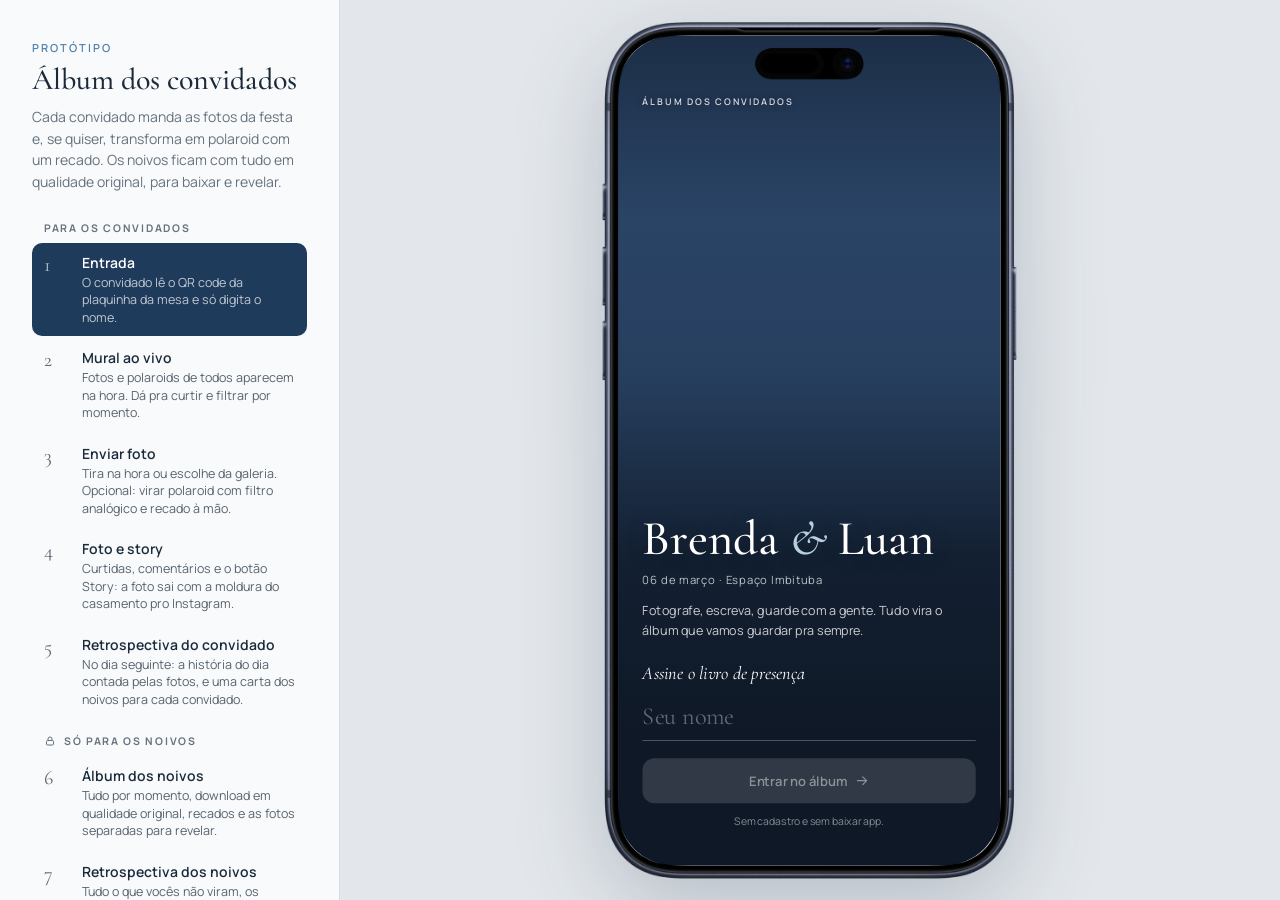
==== commit 2209e891: "Versão oficial = B: foto vertical inteira, enquadrar polaroid, TV com vertical; A arquivada (tag v1-" ====
--- a/index.html
+++ b/index.html
@@ -15,7 +15,7 @@
 <meta property="og:image" content="https://images.unsplash.com/photo-1591604466107-ec97de577aff?w=1200&h=630&fit=crop&q=80">
 <meta property="og:type" content="website">
 <link rel="icon" href="data:image/svg+xml,%3Csvg xmlns='http://www.w3.org/2000/svg' viewBox='0 0 64 64'%3E%3Crect width='64' height='64' rx='14' fill='%231F3A5C'/%3E%3Ctext x='32' y='42' font-family='Georgia,serif' font-size='26' fill='%23EEF1F4' text-anchor='middle'%3EB%26amp;L%3C/text%3E%3C/svg%3E">
-<link rel="apple-touch-icon" href="apple-touch-icon.png">
+<link rel="apple-touch-icon" href="/album-brenda-luan/apple-touch-icon.png">
 <title>Brenda & Luan · Álbum dos convidados</title>
 <link rel="preconnect" href="https://fonts.googleapis.com">
 <link rel="preconnect" href="https://fonts.gstatic.com" crossorigin>
@@ -39,6 +39,7 @@
 .panel{width:340px;flex-shrink:0;padding:40px 32px;display:flex;flex-direction:column;gap:28px;border-right:1px solid var(--line);background:var(--paper);overflow:auto}
 .panel h1{font-family:var(--serif);font-weight:500;font-size:30px;line-height:1.1}
 .panel .kicker{font-size:11px;letter-spacing:.18em;text-transform:uppercase;color:#4F7FAB;font-weight:600;margin-bottom:8px}
+.vlink{display:inline-block;margin-top:14px;font-size:13px;font-weight:700;color:#4F7FAB;text-decoration:none;border-bottom:1px solid currentColor}
 .panel p.lede{font-size:14px;color:var(--muted);line-height:1.55;margin-top:10px}
 .steps{display:flex;flex-direction:column;gap:2px}
 .step{display:grid;grid-template-columns:28px 1fr;gap:10px;text-align:left;padding:10px 12px;border-radius:10px;align-items:start}
@@ -89,31 +90,61 @@
 .icon{width:20px;height:20px;stroke:currentColor;fill:none;stroke-width:1.8;stroke-linecap:round;stroke-linejoin:round}
 
 /* 1 entrada */
-#s-entrada .scroll{display:flex;flex-direction:column;padding:calc(var(--sat) + 26px) 28px calc(var(--sab) + 20px)}
-#s-entrada .names{font-size:50px;margin:14px 0 10px}
-#s-entrada .meta{font-size:13px;color:var(--muted);letter-spacing:.04em}
+#s-entrada{background:#0E1826;color:#fff}
+.ent-hero{position:absolute;inset:0;background:#2A4466 50% 12%/cover;animation:kbz 16s ease-out both;transform-origin:50% 20%}
+.ent-hero::after{content:"";position:absolute;inset:0;background:linear-gradient(180deg,rgba(14,24,38,.5) 0%,rgba(14,24,38,0) 22%,rgba(14,24,38,.1) 40%,rgba(14,24,38,.82) 62%,#0E1826 84%)}
+#s-entrada .scroll{position:relative;z-index:1;display:flex;flex-direction:column;padding:calc(var(--sat) + 22px) 28px calc(var(--sab) + 18px)}
+#s-entrada .kick{color:rgba(255,255,255,.82);text-shadow:0 1px 8px rgba(0,0,0,.35)}
+.ent-bottom{margin-top:auto;padding-top:clamp(180px,34vh,330px)}
+#s-entrada .names{font-size:56px;margin:0 0 10px;color:#fff;text-shadow:0 2px 24px rgba(0,0,0,.25)}
+#s-entrada .names em{color:var(--sage)}
+#s-entrada .meta{font-size:13px;color:rgba(255,255,255,.72);letter-spacing:.06em}
+#s-entrada .lead{color:rgba(255,255,255,.78);margin-top:16px;font-size:14.5px}
+.gb-label{font-family:var(--serif);font-style:italic;font-size:21px;color:#fff}
+.gb-input{width:100%;background:transparent;border:0;border-bottom:1px solid rgba(255,255,255,.35);border-radius:0;padding:8px 0 10px;font-family:var(--serif);font-size:28px;color:#fff;outline:none;-webkit-appearance:none;transition:border-color .2s}
+.gb-input::placeholder{color:rgba(255,255,255,.35)}
+.gb-input:focus{border-bottom-color:#fff}
+#s-entrada .btn{margin-top:8px}
+#s-entrada .btn .icon{width:18px;height:18px}
+#s-entrada .btn:disabled{background:rgba(255,255,255,.14);color:rgba(255,255,255,.45)}
+#s-entrada .tiny{color:rgba(255,255,255,.5)}
 .trio{display:grid;grid-template-columns:1fr 1.25fr 1fr;gap:8px;margin:30px 0 22px;align-items:end}
 .trio img{width:100%;height:118px;object-fit:cover;border-radius:10px}
 .trio img:nth-child(2){height:150px}
 .lead{font-size:15px;line-height:1.55;color:#3A4756}
-.ent-form{margin-top:auto;display:flex;flex-direction:column;gap:12px;padding-top:26px}
+.ent-form{display:flex;flex-direction:column;gap:12px;padding-top:26px}
 .ent-form b{font-size:14px}
 .tiny{font-size:12px;color:var(--muted);text-align:center}
 
 /* 2 mural */
 .top{padding:calc(var(--sat) + 14px) 20px 12px;background:var(--cream);position:relative;z-index:5}
 .top-row{display:flex;justify-content:space-between;align-items:flex-end}
-.top .names{font-size:30px;margin-top:4px}
+.top .names{font-size:30px}
+.top .live{margin-top:6px;letter-spacing:.14em}
 .live{display:inline-flex;align-items:center;gap:6px;color:var(--green)}
 .live i{width:7px;height:7px;border-radius:50%;background:#C0533B;animation:pulse 1.6s infinite}
 @keyframes pulse{50%{opacity:.25}}
 .count{font-size:12px;color:var(--muted);font-weight:600}
-.filters{display:flex;gap:8px;margin-top:14px;overflow-x:auto;scrollbar-width:none}
+.filters{display:flex;gap:22px;margin-top:12px;overflow-x:auto;scrollbar-width:none;border-bottom:1px solid var(--line)}
+#filters .chip{border:0;background:none;border-radius:0;padding:8px 0 11px;color:var(--muted);font-size:13.5px;position:relative;transition:color .2s}
+#filters .chip.on{background:none;color:var(--ink)}
+#filters .chip::after{content:"";position:absolute;left:0;right:0;bottom:0;height:2px;border-radius:2px;background:var(--ink);transform:scaleX(0);transition:transform .25s ease}
+#filters .chip.on::after{transform:scaleX(1)}
 .masonry{columns:2;column-gap:10px;padding:4px 14px calc(var(--sab) + 100px)}
 .card{break-inside:avoid;margin-bottom:12px;cursor:pointer}
 .card .ph{position:relative;border-radius:12px;overflow:hidden;background:var(--sand)}
-.card img{width:100%;height:auto;transition:transform .3s}
-.card:hover img{transform:scale(1.02)}
+.card .ph img{width:100%;height:auto;filter:blur(14px);transform:scale(1.06);opacity:.55;transition:filter .8s ease,transform .8s ease,opacity .6s ease;-webkit-user-drag:none;user-select:none}
+.card .ph img.ld{filter:none;transform:none;opacity:1}
+.card:hover .ph img.ld{transform:scale(1.02)}
+.burst{position:absolute;left:50%;top:50%;width:86px;height:86px;margin:-43px 0 0 -43px;pointer-events:none;z-index:4;animation:burst .95s ease forwards}
+.burst svg{width:100%;height:100%;fill:#fff;stroke:none;filter:drop-shadow(0 4px 16px rgba(0,0,0,.4))}
+@keyframes burst{0%{transform:scale(0);opacity:0}15%{transform:scale(1.18);opacity:1}30%{transform:scale(.94)}45%{transform:scale(1)}78%{opacity:1;transform:scale(1)}100%{opacity:0;transform:scale(1.08) translateY(-16px)}}
+.heart.pop svg{animation:hpop .45s ease}
+@keyframes hpop{40%{transform:scale(1.4)}}
+.fly{position:absolute;z-index:45;object-fit:cover;pointer-events:none;box-shadow:0 24px 60px rgba(0,0,0,.35)}
+#s-foto.on{animation:fadeo .32s ease}
+@keyframes fadeo{from{opacity:0}to{opacity:1}}
+.fmedia{position:relative}
 .card .by{display:flex;justify-content:space-between;align-items:center;padding:6px 2px 0;font-size:12px}
 .card .by span{font-weight:600}
 .heart{display:inline-flex;align-items:center;gap:4px;font-size:12px;color:var(--muted);padding:2px}
@@ -124,7 +155,15 @@
 .badge svg{width:11px;height:11px;fill:#fff;stroke:none}
 .new-in{animation:pop .5s ease}
 @keyframes pop{from{opacity:0;transform:scale(.9)}to{opacity:1;transform:none}}
-.fab{position:absolute;left:20px;right:20px;width:auto;bottom:calc(var(--sab) + 14px);z-index:10;box-shadow:0 10px 30px rgba(22,43,69,.35);border-radius:999px}
+.mural-fade{position:absolute;left:0;right:0;bottom:0;height:150px;background:linear-gradient(rgba(238,241,244,0),rgba(238,241,244,.92) 70%);pointer-events:none;z-index:9}
+.fab{position:absolute;left:50%;bottom:calc(var(--sab) + 12px);transform:translateX(-50%);width:78px;height:78px;border-radius:50%;border:3px solid var(--green);padding:4px;background:rgba(255,255,255,.7);-webkit-backdrop-filter:blur(8px);backdrop-filter:blur(8px);z-index:10;box-shadow:0 10px 28px rgba(22,43,69,.28)}
+.fab .core{display:flex;width:100%;height:100%;border-radius:50%;background:var(--green);color:#fff;align-items:center;justify-content:center;transition:transform .15s}
+.fab .core .icon{width:26px;height:26px}
+.fab:active .core{transform:scale(.88)}
+.fab-tip{position:absolute;left:50%;bottom:calc(var(--sab) + 104px);transform:translateX(-50%);background:var(--ink);color:#fff;font-size:12.5px;font-weight:600;padding:8px 13px;border-radius:999px;white-space:nowrap;z-index:11;pointer-events:none;opacity:0}
+.fab-tip::after{content:"";position:absolute;left:50%;bottom:-5px;width:10px;height:10px;background:var(--ink);transform:translateX(-50%) rotate(45deg);border-radius:2px}
+.fab-tip.show{animation:tip 5.2s ease forwards}
+@keyframes tip{0%{opacity:0;transform:translate(-50%,6px)}10%,85%{opacity:1;transform:translate(-50%,0)}100%{opacity:0;transform:translate(-50%,0)}}
 .toast{position:absolute;left:50%;top:calc(var(--sat) + 6px);transform:translate(-50%,-20px);background:var(--ink);color:#fff;font-size:12.5px;padding:9px 14px;border-radius:999px;opacity:0;transition:.35s;z-index:30;white-space:nowrap;display:flex;gap:8px;align-items:center}
 .toast img{width:22px;height:22px;border-radius:50%;object-fit:cover}
 .toast.show{opacity:1;transform:translate(-50%,0)}
@@ -149,9 +188,18 @@
 .seg2{display:flex;background:#fff;border:1px solid var(--line);border-radius:999px;padding:3px;margin:0 18px 16px}
 .seg2 button{flex:1;padding:9px;border-radius:999px;font-size:13.5px;font-weight:700;color:var(--muted)}
 .seg2 button.on{background:var(--green);color:#fff}
-.stagebox{margin:0 18px;display:flex;justify-content:center;align-items:center;min-height:180px}
-.polcv{width:min(74%,290px);height:auto;transform:rotate(-1.5deg);box-shadow:0 14px 30px rgba(22,43,69,.22),0 2px 6px rgba(22,43,69,.1);background:#FBFAF7}
-.origimg{width:100%;max-height:300px;object-fit:cover;border-radius:14px;background:#000}
+.stagebox{margin:0 18px;display:flex;justify-content:center;align-items:center;min-height:180px;touch-action:pan-y;user-select:none;-webkit-user-select:none}
+.stagebox > *{animation:fadeo .3s ease;-webkit-user-drag:none}
+.pan-hint{text-align:center;font-size:12px;color:var(--muted);margin:10px 18px 0;display:flex;align-items:center;justify-content:center;gap:6px}
+.pan-hint[hidden]{display:none!important}
+.pan-hint svg{width:14px;height:14px}
+.modes{position:relative;height:42px;margin:14px 18px 0;overflow:hidden;-webkit-mask-image:linear-gradient(90deg,transparent,#000 22%,#000 78%,transparent);mask-image:linear-gradient(90deg,transparent,#000 22%,#000 78%,transparent)}
+.modes-track{position:absolute;left:50%;top:0;display:flex;gap:28px;transition:transform .38s cubic-bezier(.2,.8,.2,1)}
+.modes button{font-size:12.5px;font-weight:700;letter-spacing:.18em;text-transform:uppercase;color:#9AA5B1;padding:8px 2px;white-space:nowrap;transition:color .25s}
+.modes button.on{color:var(--green)}
+.modes::after{content:"";position:absolute;left:50%;bottom:4px;width:5px;height:5px;margin-left:-2.5px;border-radius:50%;background:var(--green)}
+.polcv{width:min(74%,290px);height:auto;transform:rotate(-1.5deg);touch-action:none;cursor:grab;box-shadow:0 14px 30px rgba(22,43,69,.22),0 2px 6px rgba(22,43,69,.1);background:#FBFAF7}
+.origimg{display:block;max-width:100%;width:auto;height:auto;max-height:min(56vh,440px);object-fit:contain;border-radius:14px;background:#000;box-shadow:0 10px 26px rgba(22,43,69,.16)}
 .thumbs{display:flex;gap:8px;margin:18px 18px 0;overflow-x:auto;scrollbar-width:none;padding:4px}
 .thumbs .th{position:relative;width:56px;height:56px;flex-shrink:0;border-radius:10px;overflow:visible}
 .thumbs .th img,.thumbs .th video{width:100%;height:100%;object-fit:cover;border-radius:10px;outline:2px solid transparent;outline-offset:2px}
@@ -174,7 +222,8 @@
 #s-foto{background:#0E1826;color:#fff}
 #s-foto .hdr{position:absolute;top:0;left:0;right:0;z-index:5;background:linear-gradient(rgba(0,0,0,.55),transparent)}
 #s-foto .hdr .back{color:#fff}
-.fullimg{width:100%;max-height:470px;object-fit:cover;display:block}
+.fullimg{width:100%;height:auto;max-height:min(78vh,720px);object-fit:contain;display:block;margin:0 auto}
+#s-foto .fmedia{padding-top:calc(var(--sat) + 56px)}
 .vid-wrap{position:relative}
 .vid-wrap .play{position:absolute;inset:0;display:flex;align-items:center;justify-content:center}
 .vid-wrap .play span{width:64px;height:64px;border-radius:50%;background:rgba(255,255,255,.88);display:flex;align-items:center;justify-content:center}
@@ -260,6 +309,8 @@
 .tv-photo{position:relative;border-radius:14px;overflow:hidden;background:#000}
 .tv-photo img{position:absolute;inset:0;width:100%;height:100%;object-fit:cover;opacity:0;transition:opacity 1.2s ease;transform:scale(1.04)}
 .tv-photo img.on{opacity:1;animation:kb 9s ease-out forwards}
+.tv-photo .tv-bg{position:absolute;inset:-40px;background:center/cover no-repeat;filter:blur(28px) brightness(.45) saturate(1.1);opacity:0;transition:opacity 1.2s ease}
+.tv-photo .tv-bg.on{opacity:1}
 @keyframes kb{to{transform:scale(1)}}
 .tv-side{display:flex;flex-direction:column;padding:8px 0}
 .tv-side .names{font-size:64px;color:#fff;line-height:.95}
@@ -282,7 +333,7 @@
 
 /* polaroid no mural / na foto */
 .card.pol .ph{border-radius:2px;background:#FBFAF7;box-shadow:0 6px 14px rgba(22,43,69,.16);transform:rotate(var(--rot))}
-.card.pol:hover img{transform:none}
+.card.pol:hover .ph img{transform:none}
 .developing img{animation:develop 3.2s ease-out both}
 @keyframes develop{0%{filter:brightness(1.5) contrast(.35) saturate(0) sepia(.3)}100%{filter:none}}
 .pol-full{padding:calc(var(--sat) + 64px) 0 10px;display:flex;justify-content:center}
@@ -409,7 +460,7 @@
   .mmenu button:hover{background:var(--cream)}
   .mmenu hr{border:0;border-top:1px solid var(--line);margin:6px 4px}
   .mmenu .grp{font-size:10.5px;letter-spacing:.14em;text-transform:uppercase;color:var(--muted);font-weight:700;padding:10px 14px 4px}
-  #s-entrada .names{font-size:clamp(40px, 12.5vw, 54px)}
+  #s-entrada .names{font-size:clamp(44px, 14vw, 60px)}
   .top .names{font-size:clamp(26px, 8vw, 32px)}
   #s-album .names{font-size:clamp(36px, 11vw, 46px)}
   .tv-hint{display:none}
@@ -421,7 +472,8 @@
 @media (min-width: 600px) and ((max-width: 860px) or ((hover: none) and (pointer: coarse))){
   .masonry{columns:3}
   #s-enviar .scroll > *, #s-foto .scroll > *, #s-album .scroll > *, #s-entrada .scroll > *{max-width:560px;margin-left:auto;margin-right:auto}
-  .fab{left:50%;right:auto;width:min(420px, calc(100% - 40px));transform:translateX(-50%)}
+  #s-entrada .kick{width:100%}
+  #s-entrada .ent-bottom{margin-top:auto}
   .r-slide{padding-left:max(28px, calc(50% - 260px));padding-right:max(28px, calc(50% - 260px))}
 }
 @media (min-width: 1000px) and (hover: none) and (pointer: coarse){ .masonry{columns:4} }
@@ -437,7 +489,7 @@
 <!-- ============ PAINEL DO APRESENTADOR ============ -->
 <aside class="panel">
   <div>
-    <div class="kicker">Protótipo · demonstração</div>
+    <div class="kicker">Protótipo</div>
     <h1>Álbum dos convidados</h1>
     <p class="lede">Cada convidado manda as fotos da festa e, se quiser, transforma em polaroid com um recado. Os noivos ficam com tudo em qualidade original, para baixar e revelar.</p>
   </div>
@@ -489,17 +541,19 @@
 
       <!-- 1. ENTRADA -->
       <section class="screen on" id="s-entrada">
+        <div class="ent-hero" id="ent-hero"></div>
         <div class="scroll">
           <div class="kick">Álbum dos convidados</div>
-          <h1 class="names" data-names></h1>
-          <div class="meta" data-meta></div>
-          <div class="trio" id="trio"></div>
-          <p class="lead">Tire fotos, transforme em polaroid e deixe um recado. Tudo vira o álbum que eles vão guardar pra sempre.</p>
-          <div class="ent-form">
-            <b>Como você quer aparecer no álbum?</b>
-            <input class="input" id="guest-name" placeholder="Seu nome" autocomplete="off">
-            <button class="btn" id="btn-enter" disabled>Entrar no álbum</button>
-            <p class="tiny">Sem cadastro e sem baixar app.</p>
+          <div class="ent-bottom">
+            <h1 class="names" data-names></h1>
+            <div class="meta" data-meta></div>
+            <p class="lead">Fotografe, escreva, guarde com a gente. Tudo vira o álbum que vamos guardar pra sempre.</p>
+            <div class="ent-form">
+              <label class="gb-label" for="guest-name">Assine o livro de presença</label>
+              <input class="gb-input" id="guest-name" placeholder="Seu nome" autocomplete="off" enterkeyhint="go">
+              <button class="btn light" id="btn-enter" disabled>Entrar no álbum<svg class="icon" viewBox="0 0 24 24"><path d="M5 12h14M13 6l6 6-6 6"/></svg></button>
+              <p class="tiny">Sem cadastro e sem baixar app.</p>
+            </div>
           </div>
         </div>
       </section>
@@ -507,17 +561,17 @@
       <!-- 2. MURAL -->
       <section class="screen" id="s-mural">
         <div class="top">
-          <div class="kick live"><i></i>Ao vivo</div>
           <div class="top-row">
             <h2 class="names" data-names></h2>
-            <span class="count" id="count"></span>
           </div>
+          <div class="kick live"><i></i><span id="count"></span></div>
           <div class="filters" id="filters"></div>
         </div>
         <div class="scroll"><div class="masonry" id="masonry"></div></div>
-        <button class="btn fab" data-go="enviar">
-          <svg class="icon" viewBox="0 0 24 24"><path d="M3 8.5A2.5 2.5 0 0 1 5.5 6h1.6l1.4-2h7l1.4 2h1.6A2.5 2.5 0 0 1 21 8.5v9a2.5 2.5 0 0 1-2.5 2.5h-13A2.5 2.5 0 0 1 3 17.5z"/><circle cx="12" cy="13" r="3.6"/></svg>
-          Tirar foto ou polaroid
+        <div class="mural-fade"></div>
+        <span class="fab-tip" id="fab-tip">Toque para mandar sua foto</span>
+        <button class="fab" data-go="enviar" aria-label="Mandar foto ou polaroid">
+          <span class="core"><svg class="icon" viewBox="0 0 24 24"><path d="M3 8.5A2.5 2.5 0 0 1 5.5 6h1.6l1.4-2h7l1.4 2h1.6A2.5 2.5 0 0 1 21 8.5v9a2.5 2.5 0 0 1-2.5 2.5h-13A2.5 2.5 0 0 1 3 17.5z"/><circle cx="12" cy="13" r="3.6"/></svg></span>
         </button>
       </section>
 
@@ -545,8 +599,9 @@
             <p class="src-hint" id="pol-hint"><b style="color:var(--ink)">Opcional:</b> transforme qualquer foto em polaroid,<br>com filtro analógico e recado escrito à mão.</p>
           </div>
           <div id="env-edit" hidden>
-            <div class="seg2" id="style-seg"><button data-s="original" class="on">Foto</button><button data-s="polaroid">Polaroid ✦</button></div>
             <div class="stagebox" id="stagebox"></div>
+            <div class="pan-hint" id="pan-hint" hidden><svg viewBox="0 0 24 24" fill="none" stroke="currentColor" stroke-width="2" stroke-linecap="round"><path d="M12 3v18M3 12h18M12 3l-3 3M12 3l3 3M12 21l-3-3M12 21l3-3"/></svg><span>Arraste a foto para escolher o enquadramento</span></div>
+            <div class="modes" id="style-seg"><div class="modes-track" id="modes-track"><button data-s="original" class="on">Foto</button><button data-s="polaroid">Polaroid</button></div></div>
             <div class="thumbs" id="thumbs"></div>
             <div class="form">
               <div id="looks-wrap"><label>Filtro</label><div class="looks" id="looks" style="margin-top:10px"></div></div>
@@ -883,13 +938,13 @@
 }
 
 const photoCache = new Map();
-function filteredPhoto(img, look, size, key) {
-  const k = key && `${key}|${look}|${size}`;
+function filteredPhoto(img, look, size, key, fx = .5, fy = .5) {
+  const k = key && `${key}|${look}|${size}|${fx.toFixed(3)}|${fy.toFixed(3)}`;
   if (k && photoCache.has(k)) return photoCache.get(k);
   const c = document.createElement('canvas'); c.width = c.height = size;
   const x = c.getContext('2d', { willReadFrequently: true });
   const w = img.naturalWidth, h = img.naturalHeight, s = Math.min(w, h);
-  x.drawImage(img, (w - s) / 2, (h - s) / 2, s, s, 0, 0, size, size);
+  x.drawImage(img, (w - s) * fx, (h - s) * fy, s, s, 0, 0, size, size);
   applyLook(x, size, look);
   if (k) photoCache.set(k, c);
   return c;
@@ -953,8 +1008,7 @@
 }
 
 /* ================= 1. ENTRADA ================= */
-$('#trio').innerHTML = ['1529636798458-92182e662485', '1591604466107-ec97de577aff', '1515934751635-c81c6bc9a2d8']
-  .map((id, i) => `<img src="${U(id, 300, i === 1 ? 380 : 300)}" alt="">`).join('');
+$('#ent-hero').style.backgroundImage = `url(${U('1591604466107-ec97de577aff', 1100)})`;
 $('#guest-name').addEventListener('input', e => $('#btn-enter').disabled = e.target.value.trim().length < 2);
 $('#guest-name').addEventListener('keydown', e => { if (e.key === 'Enter' && !$('#btn-enter').disabled) $('#btn-enter').click(); });
 $('#btn-enter').addEventListener('click', () => { guest = $('#guest-name').value.trim(); go('mural'); });
@@ -973,9 +1027,13 @@
 const igSvg = '<svg class="icon" viewBox="0 0 24 24"><rect x="3" y="3" width="18" height="18" rx="5"/><circle cx="12" cy="12" r="4"/><circle cx="17.5" cy="6.5" r=".6" fill="currentColor"/></svg>';
 const rotOf = p => (((p.id * 37) % 5) - 2) * .7;
 
+// fotos já carregadas uma vez não desfocam de novo quando o mural redesenha
+const LOADED = new Set();
+window.imgLd = img => { LOADED.add(img.currentSrc || img.src); img.classList.add('ld'); };
 function cardHTML(p, fresh) {
+  const src = imgOf(p, 400, p.h);
   return `<div class="card ${p.pol ? 'pol' : ''} ${fresh ? 'new-in' : ''} ${fresh && p.pol ? 'developing' : ''}" data-open="${p.id}" style="--rot:${rotOf(p)}deg">
-    <div class="ph"><img src="${imgOf(p, 400, p.h)}" alt="" loading="lazy">${p.video ? `<span class="badge">${playSvg}Vídeo · 0:24</span>` : ''}</div>
+    <div class="ph"><img src="${src}" alt="" loading="lazy" draggable="false" class="${LOADED.has(src) ? 'ld' : ''}" onload="imgLd(this)">${p.video ? `<span class="badge">${playSvg}Vídeo · 0:24</span>` : ''}</div>
     <div class="by"><span>${esc(p.by)}</span><button class="heart ${p.liked ? 'on' : ''}" data-like="${p.id}">${heartSvg}${p.likes}</button></div>
   </div>`;
 }
@@ -985,13 +1043,40 @@
 }
 function renderMural(freshId) {
   $('#masonry').innerHTML = visible().map(p => cardHTML(p, p.id === freshId)).join('');
-  $('#count').textContent = `${photos.filter(p => !p.hidden).length + 1300} fotos`;
-}
+  const people = new Set(photos.filter(p => !p.hidden).map(p => p.by)).size + 49;
+  $('#count').textContent = `${photos.filter(p => !p.hidden).length + 1300} fotos · ${people} pessoas · ao vivo`;
+  if (!tipShown && current === 'mural') {
+    tipShown = true;
+    setTimeout(() => $('#fab-tip').classList.add('show'), 700);
+    setTimeout(() => { if (current === 'mural') toast('Dica: toque duas vezes numa foto pra curtir 💙', 3400); }, 6400);
+  }
+}
+let tipShown = false, tapTimer = 0, lastTap = { id: 0, t: 0 };
+function syncHeart(p, pop) {
+  $$(`[data-like="${p.id}"]`).forEach(h => {
+    h.classList.toggle('on', p.liked); h.innerHTML = heartSvg + p.likes;
+    if (pop) { h.classList.remove('pop'); void h.offsetWidth; h.classList.add('pop'); }
+  });
+}
+function burst(host) {
+  const b = document.createElement('div'); b.className = 'burst'; b.innerHTML = heartSvg.replace('class="icon" ', '');
+  host.appendChild(b); setTimeout(() => b.remove(), 1000);
+}
+function likeOnly(p) { if (!p.liked) { p.liked = true; p.likes++; } }
 $('#masonry').addEventListener('click', e => {
   const l = e.target.closest('[data-like]');
-  if (l) { e.stopPropagation(); toggleLike(+l.dataset.like); renderMural(); return; }
-  const c = e.target.closest('[data-open]');
-  if (c) { openId = +c.dataset.open; prev = 'mural'; go('foto'); }
+  if (l) { e.stopPropagation(); const p = photos.find(x => x.id === +l.dataset.like); toggleLike(p.id); syncHeart(p, p.liked); return; }
+  const c = e.target.closest('[data-open]'); if (!c) return;
+  const id = +c.dataset.open, now = Date.now();
+  if (lastTap.id === id && now - lastTap.t < 320) {
+    // toque duplo: curte (como no Instagram) e não abre a foto
+    clearTimeout(tapTimer); lastTap = { id: 0, t: 0 };
+    const p = photos.find(x => x.id === id); likeOnly(p); syncHeart(p, true); burst(c.querySelector('.ph'));
+    return;
+  }
+  lastTap = { id, t: now };
+  clearTimeout(tapTimer);
+  tapTimer = setTimeout(() => { openId = id; prev = 'mural'; flyOpen(c.querySelector('.ph img')); }, 260);
 });
 function toggleLike(id) { const p = photos.find(x => x.id === id); p.liked = !p.liked; p.likes += p.liked ? 1 : -1; }
 
@@ -1028,8 +1113,9 @@
   if (!files.length) return;
   const first = staged.length;
   for (const f of files) {
-    const it = { url: URL.createObjectURL(f), video: f.type.startsWith('video'), look: 'analog', caption: '', style: 'original', key: 'f' + (++fileSeq) };
-    if (!it.video) { try { it.img = await loadImg(it.url); } catch (err) { continue; } }
+    const it = { url: URL.createObjectURL(f), video: f.type.startsWith('video'), look: 'analog', caption: '', style: 'original', key: 'f' + (++fileSeq), fx: .5, fy: .5 };
+    if (!it.video) { try { it.img = await loadImg(it.url); } catch (err) { continue; }
+      if (it.img.naturalHeight > it.img.naturalWidth * 1.05) it.fy = .3; }
     staged.push(it);
   }
   cur = Math.min(first, staged.length - 1);
@@ -1038,8 +1124,48 @@
 
 $('#style-seg').addEventListener('click', e => {
   const b = e.target.closest('[data-s]'); if (!b || !staged[cur]) return;
-  staged[cur].style = b.dataset.s; renderEditor();
-});
+  setStyle(b.dataset.s);
+});
+function setStyle(sty) {
+  const it = staged[cur]; if (!it || it.video || !polEnabled || it.style === sty) return;
+  it.style = sty; renderEditor();
+}
+function placeModes() {
+  const on = $('#modes-track .on'); if (!on) return;
+  $('#modes-track').style.transform = `translateX(${-(on.offsetLeft + on.offsetWidth / 2)}px)`;
+}
+// arrastar a prévia pro lado troca entre Foto e Polaroid (como na câmera do celular)
+let swX = null, swY = null, pan = null, panRAF = 0;
+$('#stagebox').addEventListener('pointerdown', e => {
+  swX = e.clientX; swY = e.clientY;
+  const it = staged[cur], ax = panAxis(it), cv = e.target.closest('.polcv');
+  if (ax && cv) {
+    const w = it.img.naturalWidth, h = it.img.naturalHeight, sq = Math.min(w, h);
+    // px da tela → fração do enquadramento (a foto ocupa 968/1080 da largura da polaroid)
+    const shown = cv.getBoundingClientRect().width * 968 / 1080;
+    pan = { ax, x: e.clientX, y: e.clientY, fx: it.fx, fy: it.fy, k: (sq / shown) / ((ax === 'y' ? h : w) - sq) };
+    if (ax === 'x') swX = null; // foto deitada: arrastar pro lado é enquadrar, não trocar
+    try { $('#stagebox').setPointerCapture(e.pointerId); } catch (_) {}
+    cv.style.cursor = 'grabbing';
+  }
+});
+$('#stagebox').addEventListener('pointermove', e => {
+  if (!pan) return;
+  const it = staged[cur], d = pan.ax === 'y' ? e.clientY - pan.y : e.clientX - pan.x;
+  const v = Math.min(1, Math.max(0, (pan.ax === 'y' ? pan.fy : pan.fx) - d * pan.k));
+  if (pan.ax === 'y') it.fy = v; else it.fx = v;
+  if (Math.abs(d) > 6) $('#pan-hint').hidden = true;
+  cancelAnimationFrame(panRAF); panRAF = requestAnimationFrame(drawPreview);
+});
+function endPan(e, cancel) {
+  const wasPan = pan; pan = null;
+  if (cancel || swX === null) { swX = null; return; }
+  const dx = e.clientX - swX, dy = e.clientY - swY; swX = null;
+  if (wasPan && Math.abs(dy) > Math.abs(dx) * .7) return; // foi enquadramento, não troca
+  if (Math.abs(dx) > 40) setStyle(dx < 0 ? 'polaroid' : 'original');
+}
+$('#stagebox').addEventListener('pointerup', e => endPan(e));
+$('#stagebox').addEventListener('pointercancel', e => endPan(e, true));
 $('#thumbs').addEventListener('click', e => {
   const rm = e.target.closest('[data-rm]');
   if (rm) { staged.splice(+rm.dataset.rm, 1); cur = Math.max(0, Math.min(cur, staged.length - 1)); renderEditor(); return; }
@@ -1068,6 +1194,7 @@
   $('#env-title').textContent = pol ? 'Nova polaroid' : 'Nova foto';
   $('#style-seg').hidden = !polEnabled || it.video;
   $$('#style-seg button').forEach(b => b.classList.toggle('on', b.dataset.s === it.style));
+  placeModes();
   $('#thumbs').innerHTML = staged.map((s, i) => `<div class="th ${i === cur ? 'on' : ''} ${s.style === 'polaroid' ? 'is-pol' : ''}" data-i="${i}">${s.video ? `<video src="${s.url}" muted playsinline></video>` : `<img src="${s.url}" alt="">`}<button class="x" data-rm="${i}" aria-label="Remover">✕</button></div>`).join('')
     + `<button class="th add" id="add-more" aria-label="Adicionar">+</button>`;
   $('#looks-wrap').hidden = !pol || it.video;
@@ -1087,7 +1214,15 @@
   $('#env-note').textContent = pol
     ? 'O original também vai pro álbum dos noivos, sem filtro e em qualidade máxima.'
     : n > 1 && polEnabled ? 'Toque em cada miniatura pra escolher foto ou polaroid.' : 'Vai pro mural na hora e pro álbum dos noivos em qualidade original.';
+  $('#pan-hint').hidden = !(pol && panAxis(it));
   drawPreview();
+}
+
+// em que direção dá pra arrastar o enquadramento da polaroid ('' = foto já é quadrada)
+function panAxis(it) {
+  if (!it || it.video || !it.img || it.style !== 'polaroid') return '';
+  const w = it.img.naturalWidth, h = it.img.naturalHeight;
+  return h > w * 1.03 ? 'y' : w > h * 1.03 ? 'x' : '';
 }
 
 async function drawPreview() {
@@ -1097,7 +1232,7 @@
     return;
   }
   await fontsReady;
-  const pc = composePolaroid(filteredPhoto(it.img, it.look, 484, it.key), it.caption, .5);
+  const pc = composePolaroid(filteredPhoto(it.img, it.look, 484, it.key, it.fx, it.fy), it.caption, .5);
   pc.className = 'polcv'; box.replaceChildren(pc);
 }
 
@@ -1111,9 +1246,10 @@
     const p = { id: ++uid, moment: momentSel, by: guest || 'Você', caption: it.caption.trim(), h: null, likes: 0, liked: false, comments: [], rev: false, hidden: false, mins: 0, mine: true };
     if (it.video) { p.local = it.url; p.video = true; }
     else if (it.style === 'polaroid') {
-      p.local = composePolaroid(filteredPhoto(it.img, it.look, 968), p.caption, 1).toDataURL('image/jpeg', .9);
+      p.local = composePolaroid(filteredPhoto(it.img, it.look, 968, null, it.fx, it.fy), p.caption, 1).toDataURL('image/jpeg', .9);
       p.pol = true; p.orig = it.url;
     } else p.local = it.url;
+    if (it.img) p.ar = it.img.naturalWidth / it.img.naturalHeight;
     out.push(p);
     await sleep(350);
   }
@@ -1232,14 +1368,58 @@
   }
 }
 
+/* ================= TRANSIÇÃO COMPARTILHADA ================= */
+const calm = () => matchMedia('(prefers-reduced-motion: reduce)').matches;
+let flyRatio = 0;
+function localRect(el) {
+  const app = $('#app'), a = app.getBoundingClientRect(), b = el.getBoundingClientRect(), k = a.width / app.offsetWidth || 1;
+  return { x: (b.left - a.left) / k, y: (b.top - a.top) / k, w: b.width / k, h: b.height / k };
+}
+function flight(src, from, to, radius, done) {
+  const f = document.createElement('img'); f.className = 'fly'; f.src = src;
+  Object.assign(f.style, { left: 0, top: 0, width: from.w + 'px', height: from.h + 'px', transform: `translate(${from.x}px,${from.y}px)`, borderRadius: radius[0] });
+  $('#app').appendChild(f);
+  const a = f.animate([
+    { width: from.w + 'px', height: from.h + 'px', transform: `translate(${from.x}px,${from.y}px)`, borderRadius: radius[0] },
+    { width: to.w + 'px', height: to.h + 'px', transform: `translate(${to.x}px,${to.y}px)`, borderRadius: radius[1] },
+  ], { duration: 380, easing: 'cubic-bezier(.2,.8,.2,1)', fill: 'forwards' });
+  a.onfinish = () => { done && done(); requestAnimationFrame(() => f.remove()); };
+}
+function flyOpen(fromImg) {
+  if (!fromImg || calm() || !fromImg.complete || !fromImg.naturalWidth) { go('foto'); return; }
+  const from = localRect(fromImg);
+  flyRatio = fromImg.naturalWidth / fromImg.naturalHeight;
+  go('foto'); $('#foto-body').scrollTop = 0;
+  const target = $('#foto-body .fmedia img');
+  if (!target) return;
+  target.style.visibility = 'hidden';
+  flight(fromImg.currentSrc || fromImg.src, from, localRect(target), ['12px', '0px'], () => target.style.visibility = '');
+}
+function flyBack() {
+  const back = prev === 'album' ? 'album' : 'mural', id = openId;
+  const src = $('#foto-body .fmedia img');
+  if (!src || calm() || !src.complete) { go(back); return; }
+  const from = localRect(src), url = src.currentSrc || src.src;
+  go(back);
+  const target = back === 'album' ? $(`#al-sections [data-t="${id}"] img`) : $(`#masonry [data-open="${id}"] .ph img`);
+  if (!target) return;
+  const to = localRect(target), sc = target.closest('.scroll').getBoundingClientRect(), tb = target.getBoundingClientRect();
+  if (tb.bottom < sc.top || tb.top > sc.bottom) return; // fora da tela: só volta
+  target.style.visibility = 'hidden';
+  flight(url, from, to, ['0px', back === 'album' ? '8px' : '12px'], () => target.style.visibility = '');
+}
+$('#s-foto .back').addEventListener('click', e => { e.stopPropagation(); flyBack(); }, true);
+
 /* ================= 4. FOTO ================= */
 function renderFoto() {
   const p = photos.find(x => x.id === openId); if (!p) return;
   let media;
-  if (p.video) media = `<div class="vid-wrap">${p.local ? `<video class="fullimg" src="${p.local}" controls playsinline></video>` : `<img class="fullimg" src="${imgOf(p, 900)}" alt=""><div class="play"><span>${playSvg}</span></div>`}</div>`;
-  else if (p.pol) media = `<div class="pol-full"><img src="${p.local}" alt=""></div>`;
-  else media = `<img class="fullimg" src="${imgOf(p, 900)}" alt="">`;
-  $('#foto-body').innerHTML = `${media}
+  const r0 = flyRatio || p.ar || 0; flyRatio = 0;
+  const ar = r0 ? `style="aspect-ratio:${r0};width:min(100%, calc(min(78vh, 720px) * ${r0.toFixed(4)}))"` : '';
+  if (p.video) media = `<div class="vid-wrap">${p.local ? `<video class="fullimg" src="${p.local}" controls playsinline></video>` : `<img class="fullimg" src="${imgOf(p, 900)}" alt="" ${ar}><div class="play"><span>${playSvg}</span></div>`}</div>`;
+  else if (p.pol) media = `<div class="pol-full"><img src="${p.local}" alt="" style="aspect-ratio:1080/1320" draggable="false"></div>`;
+  else media = `<img class="fullimg" src="${imgOf(p, 900)}" alt="" ${ar} draggable="false">`;
+  $('#foto-body').innerHTML = `<div class="fmedia" id="fmedia">${media}</div>
     <div class="det">
       <div class="det-row">
         <div><div class="who">${esc(p.by)}</div><div class="when">${p.moment} · ${p.mins ? `há ${p.mins} min` : 'agora'}</div></div>
@@ -1255,12 +1435,24 @@
       </div>
       ${role === 'couple' ? `<div class="mod"><span>Só vocês veem esta opção. A foto some do mural para todos.</span><button id="f-hide">Remover</button></div>` : ''}
     </div>`;
-  $('#f-like').onclick = () => { toggleLike(p.id); renderFoto(); };
+  $('#f-like').onclick = () => { toggleLike(p.id); fotoHeart(p, p.liked); };
+  let lt = 0;
+  $('#fmedia').onclick = () => {
+    if (p.video) return;
+    const now = Date.now();
+    if (now - lt < 320) { lt = 0; likeOnly(p); fotoHeart(p, true); burst($('#fmedia')); } else lt = now;
+  };
   const sh = $('#f-share'); if (sh) sh.onclick = () => openShare(p);
   const send = () => { const v = $('#cm-in').value.trim(); if (!v) return; p.comments.push({ by: guest || 'Você', text: v }); renderFoto(); };
   $('#cm-send').onclick = send;
   $('#cm-in').onkeydown = e => { if (e.key === 'Enter') send(); };
   const h = $('#f-hide'); if (h) h.onclick = () => { p.hidden = true; openId = null; go(prev === 'album' ? 'album' : 'mural'); toast('Foto removida do mural'); };
+}
+
+function fotoHeart(p, pop) {
+  const h = $('#f-like'); h.classList.toggle('on', p.liked); h.innerHTML = heartSvg + p.likes;
+  if (pop) { h.classList.remove('pop'); void h.offsetWidth; h.classList.add('pop'); }
+  syncHeart(p, false);
 }
 
 /* ================= 5. ÁLBUM ================= */
@@ -1287,7 +1479,7 @@
   const t = e.target.closest('[data-t]'); if (!t) return;
   const p = photos.find(x => x.id === +t.dataset.t);
   if (revealMode) { p.rev = !p.rev; renderAlbum(); }
-  else { openId = p.id; prev = 'album'; go('foto'); }
+  else { openId = p.id; prev = 'album'; flyOpen(t.querySelector('img')); }
 });
 
 /* sheets */
@@ -1550,6 +1742,12 @@
   const img = new Image(); img.src = imgOf(p, 1400);
   if (p.pol) { img.style.objectFit = 'contain'; img.style.padding = '24px'; }
   img.onload = () => {
+    const tall = !p.pol && img.naturalHeight > img.naturalWidth;
+    // vertical no telão: inteira, com a própria foto desfocada e escura atrás
+    let bg = box.querySelector('.tv-bg');
+    if (!bg) { bg = document.createElement('div'); bg.className = 'tv-bg'; box.prepend(bg); }
+    if (tall) { img.style.objectFit = 'contain'; bg.style.backgroundImage = `url("${img.src}")`; }
+    bg.classList.toggle('on', tall);
     box.appendChild(img);
     requestAnimationFrame(() => img.classList.add('on'));
     const olds = [...box.querySelectorAll('img')].slice(0, -1);
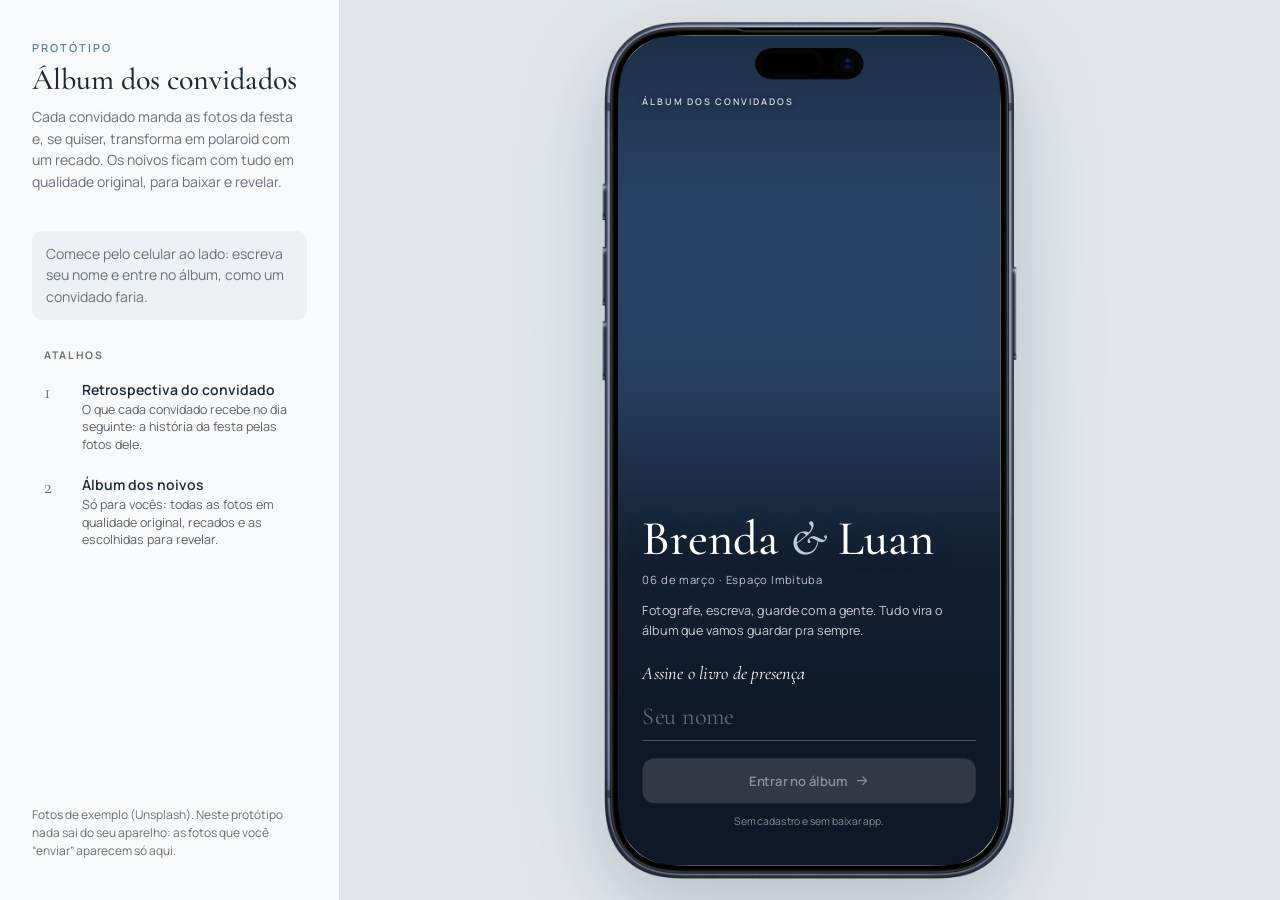
==== commit a416b583: "Versão para os noivos: retrospectiva deles escondida (surpresa); menu só com retrospectiva do convid" ====
--- a/index.html
+++ b/index.html
@@ -40,6 +40,7 @@
 .panel h1{font-family:var(--serif);font-weight:500;font-size:30px;line-height:1.1}
 .panel .kicker{font-size:11px;letter-spacing:.18em;text-transform:uppercase;color:#4F7FAB;font-weight:600;margin-bottom:8px}
 .vlink{display:inline-block;margin-top:14px;font-size:13px;font-weight:700;color:#4F7FAB;text-decoration:none;border-bottom:1px solid currentColor}
+.panel p.guide{margin-top:-14px;padding:12px 14px;border-radius:10px;background:var(--cream);color:var(--ink)}
 .panel p.lede{font-size:14px;color:var(--muted);line-height:1.55;margin-top:10px}
 .steps{display:flex;flex-direction:column;gap:2px}
 .step{display:grid;grid-template-columns:28px 1fr;gap:10px;text-align:left;padding:10px 12px;border-radius:10px;align-items:start}
@@ -198,6 +199,7 @@
 .modes button{font-size:12.5px;font-weight:700;letter-spacing:.18em;text-transform:uppercase;color:#9AA5B1;padding:8px 2px;white-space:nowrap;transition:color .25s}
 .modes button.on{color:var(--green)}
 .modes::after{content:"";position:absolute;left:50%;bottom:4px;width:5px;height:5px;margin-left:-2.5px;border-radius:50%;background:var(--green)}
+.polcv.tall{width:min(60%,250px)}
 .polcv{width:min(74%,290px);height:auto;transform:rotate(-1.5deg);touch-action:none;cursor:grab;box-shadow:0 14px 30px rgba(22,43,69,.22),0 2px 6px rgba(22,43,69,.1);background:#FBFAF7}
 .origimg{display:block;max-width:100%;width:auto;height:auto;max-height:min(56vh,440px);object-fit:contain;border-radius:14px;background:#000;box-shadow:0 10px 26px rgba(22,43,69,.16)}
 .thumbs{display:flex;gap:8px;margin:18px 18px 0;overflow-x:auto;scrollbar-width:none;padding:4px}
@@ -272,6 +274,7 @@
 .reveal-mode .strip .t:not(.sel) img{opacity:.55}
 .strip .t .more{position:absolute;inset:0;background:rgba(14,24,38,.6);display:flex;align-items:center;justify-content:center;font-weight:700;font-size:15px}
 .al-actions{display:flex;flex-direction:column;gap:10px;margin-top:30px}
+.retro-card[hidden]{display:none!important}
 .retro-card{display:flex;align-items:center;gap:14px;width:100%;text-align:left;margin-top:20px;padding:10px;border-radius:16px;background:linear-gradient(120deg,rgba(127,168,204,.28),rgba(127,168,204,.08));border:1px solid rgba(156,192,222,.35);color:#fff;transition:transform .15s}
 .retro-card:active{transform:scale(.98)}
 .rc-img{width:62px;height:78px;border-radius:10px;background:#2A4466 center/cover;flex-shrink:0;box-shadow:0 6px 14px rgba(0,0,0,.3)}
@@ -400,7 +403,7 @@
 .r-credits li.more{font-family:"Caveat",cursive;color:var(--sage);font-size:30px;margin-top:14px}
 @keyframes roll{from{transform:translateY(0)}to{transform:translateY(-100%)}}
 .r-photo{width:min(76%,300px);margin:22px auto 0;transform:rotate(-2deg);box-shadow:0 22px 44px rgba(0,0,0,.5);border:9px solid #FBFAF7;border-bottom-width:38px;aspect-ratio:1;object-fit:cover}
-.r-photo.pol{border:0;aspect-ratio:auto;object-fit:initial}
+.r-photo.pol{border:0;aspect-ratio:auto;object-fit:initial;width:auto;max-width:min(76%,300px);max-height:50vh}
 .r-scatter{position:relative;flex:1;min-height:150px;margin:14px 0 6px}
 .r-scatter img{position:absolute;max-height:56%;object-fit:contain;box-shadow:0 14px 30px rgba(0,0,0,.5)}
 .r-scatter img.fr{border:7px solid #FBFAF7;border-bottom-width:24px;aspect-ratio:1;object-fit:cover;height:auto}
@@ -494,6 +497,7 @@
     <p class="lede">Cada convidado manda as fotos da festa e, se quiser, transforma em polaroid com um recado. Os noivos ficam com tudo em qualidade original, para baixar e revelar.</p>
   </div>
 
+  <p class="lede guide" id="guide">Comece pelo celular ao lado: escreva seu nome e entre no álbum, como um convidado faria.</p>
   <nav class="steps" id="steps"></nav>
 
   <div class="editor-only" hidden>
@@ -629,7 +633,7 @@
           <h1 class="names" data-names></h1>
           <div class="stats" id="al-stats"></div>
 
-          <button class="retro-card" data-go="retroNoivos">
+          <button class="retro-card" data-go="retroNoivos" data-editor-only hidden>
             <span class="rc-img" id="rc-img"></span>
             <span class="rc-txt"><small>Feita pra vocês</small><b>A retrospectiva de vocês</b><i>O dia que vocês viveram, pelos olhos de quem estava lá</i></span>
             <span class="rc-play"><svg viewBox="0 0 24 24"><path d="M8 5l11 7-11 7z"/></svg></span>
@@ -798,6 +802,7 @@
 let rMode = 'guest';
 function go(name) {
   if (name === 'back') name = prev;
+  if (name === 'retroNoivos' && !EDITOR) name = 'album';
   if (name === 'retroNoivos') { rMode = 'couple'; name = 'retro'; }
   else if (name === 'retro') rMode = 'guest';
   // quem está vendo depende da tela: álbum e retrospectiva dos noivos = noivos; o resto = convidado
@@ -824,7 +829,20 @@
   $('#mmenu').classList.remove('on');
 }
 
+const SHORTCUTS = [
+  ['retro', 'Retrospectiva do convidado', 'O que cada convidado recebe no dia seguinte: a história da festa pelas fotos dele.'],
+  ['album', 'Álbum dos noivos', 'Só para vocês: todas as fotos em qualidade original, recados e as escolhidas para revelar.'],
+];
 function renderSteps(active = current === 'retro' && rMode === 'couple' ? 'retroNoivos' : current) {
+  if (!EDITOR) {
+    const away = ['retro', 'album'].includes(current);
+    $('#steps').innerHTML = `<div class="step-group">Atalhos</div>`
+      + SHORTCUTS.map(([k, t, d], i) => `<button class="step ${active === k ? 'on' : ''}" data-go="${k}"><span class="n">${i + 1}</span><div><b>${t}</b><span>${d}</span></div></button>`).join('')
+      + (away ? `<button class="step" data-go="mural"><span class="n">←</span><div><b>Voltar ao mural</b></div></button>` : '');
+    $('#mmenu').innerHTML = SHORTCUTS.map(([k, t]) => `<button data-go="${k}">${t}</button>`).join('')
+      + (away ? `<hr><button data-go="mural">← Voltar ao mural</button>` : '');
+    return;
+  }
   let g = '', side = '', menu = '';
   SCREENS.forEach(([k, t, d, grp], i) => {
     if (grp !== g) {
@@ -839,7 +857,7 @@
   $('#mmenu').innerHTML = menu
     + (EDITOR ? `<hr><button data-role="${role === 'guest' ? 'couple' : 'guest'}" class="role-on">Ver como ${role === 'guest' ? 'noivos' : 'convidado'}</button>` : '');
 }
-if (EDITOR) $('.editor-only').hidden = false;
+if (EDITOR) { $('.editor-only').hidden = false; $$('[data-editor-only]').forEach(el => el.hidden = false); $('#guide').hidden = true; }
 
 document.addEventListener('click', e => {
   const g = e.target.closest('[data-go]');
@@ -900,11 +918,11 @@
 }
 
 const LOOKS = [['analog', 'Analógico'], ['azul', 'Azulado'], ['pb', 'P&B'], ['none', 'Sem filtro']];
-function applyLook(x, n, look) {
+function applyLook(x, n, look, nh = n) {
   if (look === 'none') return;
-  const d = x.getImageData(0, 0, n, n), a = d.data, c = n / 2, md = 2 * c * c;
-  for (let y = 0; y < n; y++) {
-    const dy = (y - c) * (y - c);
+  const d = x.getImageData(0, 0, n, nh), a = d.data, c = n / 2, ch = nh / 2, md = c * c + ch * ch;
+  for (let y = 0; y < nh; y++) {
+    const dy = (y - ch) * (y - ch);
     for (let xx = 0; xx < n; xx++) {
       const i = (y * n + xx) * 4;
       let r = a[i], g = a[i + 1], b = a[i + 2];
@@ -929,23 +947,29 @@
     x.globalCompositeOperation = 'screen';
     let gd = x.createRadialGradient(n * .96, n * .04, 0, n * .96, n * .04, n * .6);
     gd.addColorStop(0, 'rgba(255,128,60,.42)'); gd.addColorStop(1, 'rgba(255,128,60,0)');
-    x.fillStyle = gd; x.fillRect(0, 0, n, n);
-    gd = x.createRadialGradient(0, n, 0, 0, n, n * .45);
+    x.fillStyle = gd; x.fillRect(0, 0, n, nh);
+    gd = x.createRadialGradient(0, nh, 0, 0, nh, n * .45);
     gd.addColorStop(0, 'rgba(255,214,120,.18)'); gd.addColorStop(1, 'rgba(255,214,120,0)');
-    x.fillStyle = gd; x.fillRect(0, 0, n, n);
+    x.fillStyle = gd; x.fillRect(0, 0, n, nh);
     x.globalCompositeOperation = 'source-over';
   }
 }
 
 const photoCache = new Map();
-function filteredPhoto(img, look, size, key, fx = .5, fy = .5) {
-  const k = key && `${key}|${look}|${size}|${fx.toFixed(3)}|${fy.toFixed(3)}`;
+// pedaço da foto que cabe numa janela com altura = ratio × largura
+function cropOf(img, ratio = 1) {
+  const w = img.naturalWidth, h = img.naturalHeight;
+  return w * ratio > h ? { w, h, sw: h / ratio, sh: h } : { w, h, sw: w, sh: w * ratio };
+}
+function filteredPhoto(img, look, size, key, fx = .5, fy = .5, ratio = 1) {
+  const k = key && `${key}|${look}|${size}|${ratio.toFixed(3)}|${fx.toFixed(3)}|${fy.toFixed(3)}`;
   if (k && photoCache.has(k)) return photoCache.get(k);
-  const c = document.createElement('canvas'); c.width = c.height = size;
+  const sizeH = Math.round(size * ratio);
+  const c = document.createElement('canvas'); c.width = size; c.height = sizeH;
   const x = c.getContext('2d', { willReadFrequently: true });
-  const w = img.naturalWidth, h = img.naturalHeight, s = Math.min(w, h);
-  x.drawImage(img, (w - s) * fx, (h - s) * fy, s, s, 0, 0, size, size);
-  applyLook(x, size, look);
+  const { w, h, sw, sh } = cropOf(img, ratio);
+  x.drawImage(img, (w - sw) * fx, (h - sh) * fy, sw, sh, 0, 0, size, sizeH);
+  applyLook(x, size, look, sizeH);
   if (k) photoCache.set(k, c);
   return c;
 }
@@ -975,24 +999,34 @@
   x.restore();
 }
 
-// polaroid 1080×1320 (scale ajusta a resolução)
+// polaroid: quadrada 1080×1320 ou, se a foto for vertical, Instax mini 1080×1720 (scale ajusta a resolução)
+const POL = {
+  sq:     { W: 1080, H: 1320, M: 56, T: 56,  PW: 968, PH: 968 },
+  instax: { W: 1080, H: 1720, M: 72, T: 104, PW: 936, PH: 1262 },
+};
+const polFmt = img => img && img.naturalHeight > img.naturalWidth * 1.05 ? 'instax' : 'sq';
+function polPhoto(img, look, scale = 1, key = null, fx = .5, fy = .5) {
+  const f = POL[polFmt(img)];
+  return filteredPhoto(img, look, Math.round(f.PW * scale), key, fx, fy, f.PH / f.PW);
+}
 function composePolaroid(ph, caption, scale = 1) {
-  const W = 1080 * scale, H = 1320 * scale, M = 56 * scale, P = 968 * scale;
+  const f = POL[ph.height > ph.width * 1.05 ? 'instax' : 'sq'];
+  const W = f.W * scale, H = f.H * scale, M = f.M * scale, T = f.T * scale, P = f.PW * scale, PH = f.PH * scale;
   const c = document.createElement('canvas'); c.width = W; c.height = H;
   const x = c.getContext('2d');
   const pg = x.createLinearGradient(0, 0, W, H); pg.addColorStop(0, '#FCFBF8'); pg.addColorStop(1, '#F1EFEA');
   x.fillStyle = pg; x.fillRect(0, 0, W, H);
-  x.drawImage(ph, M, M, P, P);
-  x.strokeStyle = 'rgba(0,0,0,.08)'; x.lineWidth = 2 * scale; x.strokeRect(M, M, P, P);
+  x.drawImage(ph, M, T, P, PH);
+  x.strokeStyle = 'rgba(0,0,0,.08)'; x.lineWidth = 2 * scale; x.strokeRect(M, T, P, PH);
   const ds = dateStamp();
   if (ds) {
     x.save();
     x.font = `700 ${34 * scale}px "Courier New", monospace`; x.textAlign = 'right'; x.textBaseline = 'alphabetic';
     x.shadowColor = 'rgba(255,110,30,.9)'; x.shadowBlur = 10 * scale;
-    x.fillStyle = 'rgba(255,146,64,.92)'; x.fillText(ds, M + P - 30 * scale, M + P - 30 * scale);
+    x.fillStyle = 'rgba(255,146,64,.92)'; x.fillText(ds, M + P - 30 * scale, T + PH - 30 * scale);
     x.restore();
   }
-  drawHand(x, caption, W / 2, M + P + 128 * scale, P - 40 * scale, scale);
+  drawHand(x, caption, W / 2, T + PH + (H - T - PH - 40 * scale) / 2, P - 40 * scale, scale);
   x.font = `500 ${22 * scale}px "Cormorant Garamond", Georgia, serif`; x.fillStyle = 'rgba(27,42,58,.38)';
   x.textAlign = 'right'; x.textBaseline = 'alphabetic';
   x.fillText(`${st.n1} & ${st.n2}`, W - M, H - 22 * scale);
@@ -1002,7 +1036,8 @@
 async function renderSeedPol(p, scale = .6) {
   await fontsReady;
   const img = await loadImg(U(p.src, 900));
-  const ph = filteredPhoto(img, p.look, Math.round(968 * scale));
+  const ph = polPhoto(img, p.look, scale);
+  p.polFmt = polFmt(img);
   p.local = composePolaroid(ph, p.caption, scale).toDataURL('image/jpeg', .88);
   p.pending = false;
 }
@@ -1140,10 +1175,10 @@
   swX = e.clientX; swY = e.clientY;
   const it = staged[cur], ax = panAxis(it), cv = e.target.closest('.polcv');
   if (ax && cv) {
-    const w = it.img.naturalWidth, h = it.img.naturalHeight, sq = Math.min(w, h);
-    // px da tela → fração do enquadramento (a foto ocupa 968/1080 da largura da polaroid)
-    const shown = cv.getBoundingClientRect().width * 968 / 1080;
-    pan = { ax, x: e.clientX, y: e.clientY, fx: it.fx, fy: it.fy, k: (sq / shown) / ((ax === 'y' ? h : w) - sq) };
+    const f = POL[polFmt(it.img)], { w, h, sw, sh } = cropOf(it.img, f.PH / f.PW);
+    // px da tela → fração do enquadramento (a foto ocupa PW/W da largura da moldura)
+    const shown = cv.getBoundingClientRect().width * f.PW / f.W;
+    pan = { ax, x: e.clientX, y: e.clientY, fx: it.fx, fy: it.fy, k: (sw / shown) / (ax === 'y' ? h - sh : w - sw) };
     if (ax === 'x') swX = null; // foto deitada: arrastar pro lado é enquadrar, não trocar
     try { $('#stagebox').setPointerCapture(e.pointerId); } catch (_) {}
     cv.style.cursor = 'grabbing';
@@ -1221,8 +1256,8 @@
 // em que direção dá pra arrastar o enquadramento da polaroid ('' = foto já é quadrada)
 function panAxis(it) {
   if (!it || it.video || !it.img || it.style !== 'polaroid') return '';
-  const w = it.img.naturalWidth, h = it.img.naturalHeight;
-  return h > w * 1.03 ? 'y' : w > h * 1.03 ? 'x' : '';
+  const f = POL[polFmt(it.img)], { w, h, sw, sh } = cropOf(it.img, f.PH / f.PW);
+  return h - sh > h * .03 ? 'y' : w - sw > w * .03 ? 'x' : '';
 }
 
 async function drawPreview() {
@@ -1232,8 +1267,8 @@
     return;
   }
   await fontsReady;
-  const pc = composePolaroid(filteredPhoto(it.img, it.look, 484, it.key, it.fx, it.fy), it.caption, .5);
-  pc.className = 'polcv'; box.replaceChildren(pc);
+  const pc = composePolaroid(polPhoto(it.img, it.look, .5, it.key, it.fx, it.fy), it.caption, .5);
+  pc.className = 'polcv' + (polFmt(it.img) === 'instax' ? ' tall' : ''); box.replaceChildren(pc);
 }
 
 $('#btn-publish').addEventListener('click', async () => {
@@ -1246,8 +1281,8 @@
     const p = { id: ++uid, moment: momentSel, by: guest || 'Você', caption: it.caption.trim(), h: null, likes: 0, liked: false, comments: [], rev: false, hidden: false, mins: 0, mine: true };
     if (it.video) { p.local = it.url; p.video = true; }
     else if (it.style === 'polaroid') {
-      p.local = composePolaroid(filteredPhoto(it.img, it.look, 968, null, it.fx, it.fy), p.caption, 1).toDataURL('image/jpeg', .9);
-      p.pol = true; p.orig = it.url;
+      p.local = composePolaroid(polPhoto(it.img, it.look, 1, null, it.fx, it.fy), p.caption, 1).toDataURL('image/jpeg', .9);
+      p.pol = true; p.orig = it.url; p.polFmt = polFmt(it.img);
     } else p.local = it.url;
     if (it.img) p.ar = it.img.naturalWidth / it.img.naturalHeight;
     out.push(p);
@@ -1313,7 +1348,7 @@
   await fontsReady;
   const [c, x] = storyBase();
   const img = await loadImg(p.local || U(p.src, 1080));
-  if (p.pol) drawTilted(x, img, 540, 1010, 820, 820 * 1320 / 1080, -3, false);
+  if (p.pol) { const ar = img.naturalHeight / img.naturalWidth, w = Math.min(820, 1010 / ar); drawTilted(x, img, 540, 1010, w, w * ar, -3, false); }
   else drawTilted(x, img, 540, 990, 780, 975, -2.5, true);
   storyFooter(x, `foto de ${p.by}`);
   return c;
@@ -1327,7 +1362,7 @@
   const sz = ok.length === 1 ? 600 : 440;
   ok.forEach(([p, i], k) => {
     const [cx, cy, deg] = spots[k];
-    if (p.pol) drawTilted(x, i, cx, cy, sz, sz * 1320 / 1080, deg, false);
+    if (p.pol) { const ar = i.naturalHeight / i.naturalWidth, w = Math.min(sz, sz * 1.22 / ar); drawTilted(x, i, cx, cy, w, w * ar, deg, false); }
     else drawTilted(x, i, cx, cy, sz - 40, sz - 40, deg, true);
   });
   x.fillStyle = '#9CC0DE'; x.font = '700 26px Manrope, sans-serif';
@@ -1417,7 +1452,7 @@
   const r0 = flyRatio || p.ar || 0; flyRatio = 0;
   const ar = r0 ? `style="aspect-ratio:${r0};width:min(100%, calc(min(78vh, 720px) * ${r0.toFixed(4)}))"` : '';
   if (p.video) media = `<div class="vid-wrap">${p.local ? `<video class="fullimg" src="${p.local}" controls playsinline></video>` : `<img class="fullimg" src="${imgOf(p, 900)}" alt="" ${ar}><div class="play"><span>${playSvg}</span></div>`}</div>`;
-  else if (p.pol) media = `<div class="pol-full"><img src="${p.local}" alt="" style="aspect-ratio:1080/1320" draggable="false"></div>`;
+  else if (p.pol) media = `<div class="pol-full"><img src="${p.local}" alt="" style="aspect-ratio:${p.polFmt === 'instax' ? '1080/1720;width:min(70%,300px,calc(64vh * .628))' : '1080/1320'}" draggable="false"></div>`;
   else media = `<img class="fullimg" src="${imgOf(p, 900)}" alt="" ${ar} draggable="false">`;
   $('#foto-body').innerHTML = `<div class="fmedia" id="fmedia">${media}</div>
     <div class="det">
@@ -1827,7 +1862,7 @@
 // pré-renderiza as polaroids de exemplo
 Promise.all(photos.filter(p => p.pol).map(p => renderSeedPol(p).catch(() => { p.pol = false; p.pending = false; })))
   .then(() => {
-    const demo = photos.filter(p => p.pol).slice(0, 2);
+    const demo = [...photos.filter(p => p.pol && p.polFmt !== 'instax'), ...photos.filter(p => p.pol && p.polFmt === 'instax')].slice(0, 2);
     $('#pol-demo').innerHTML = demo.map(p => `<img src="${p.local}" alt="">`).join('');
     if (current === 'mural') renderMural();
     window.__seedReady = true;
